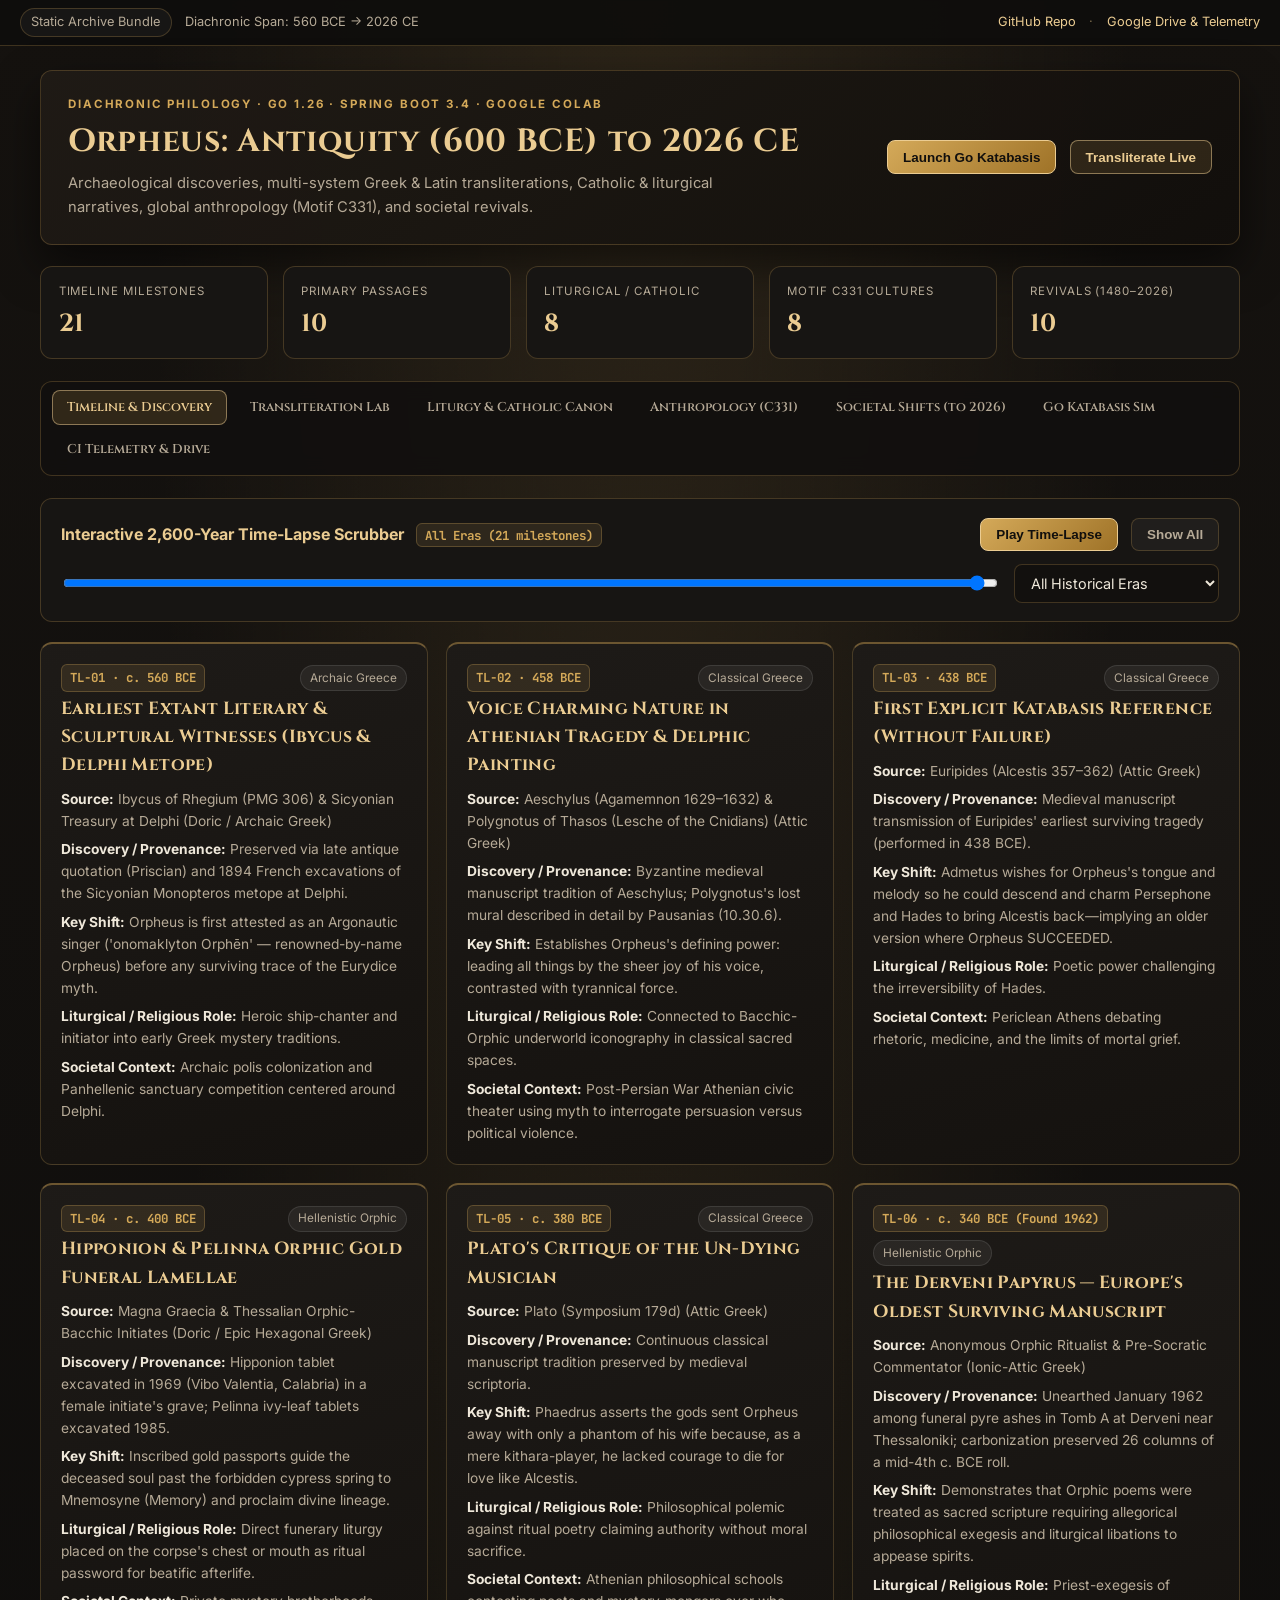
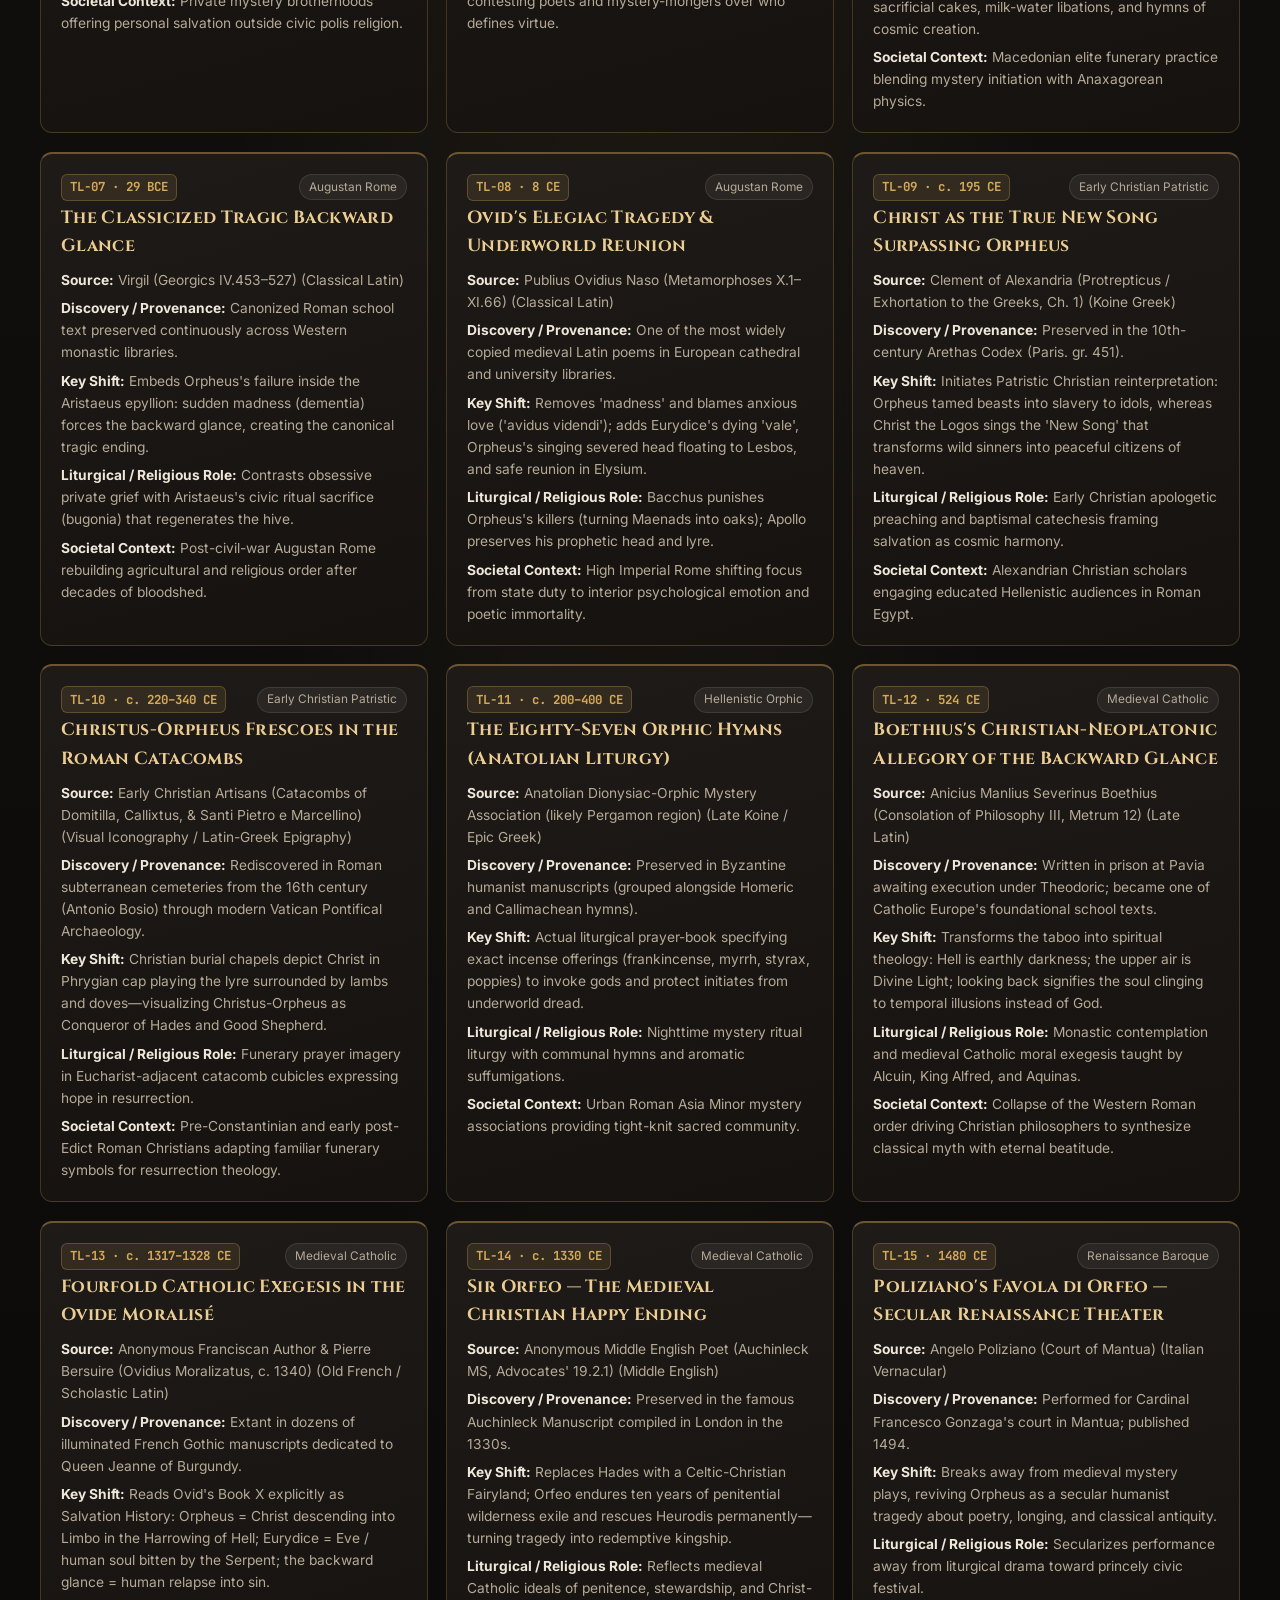
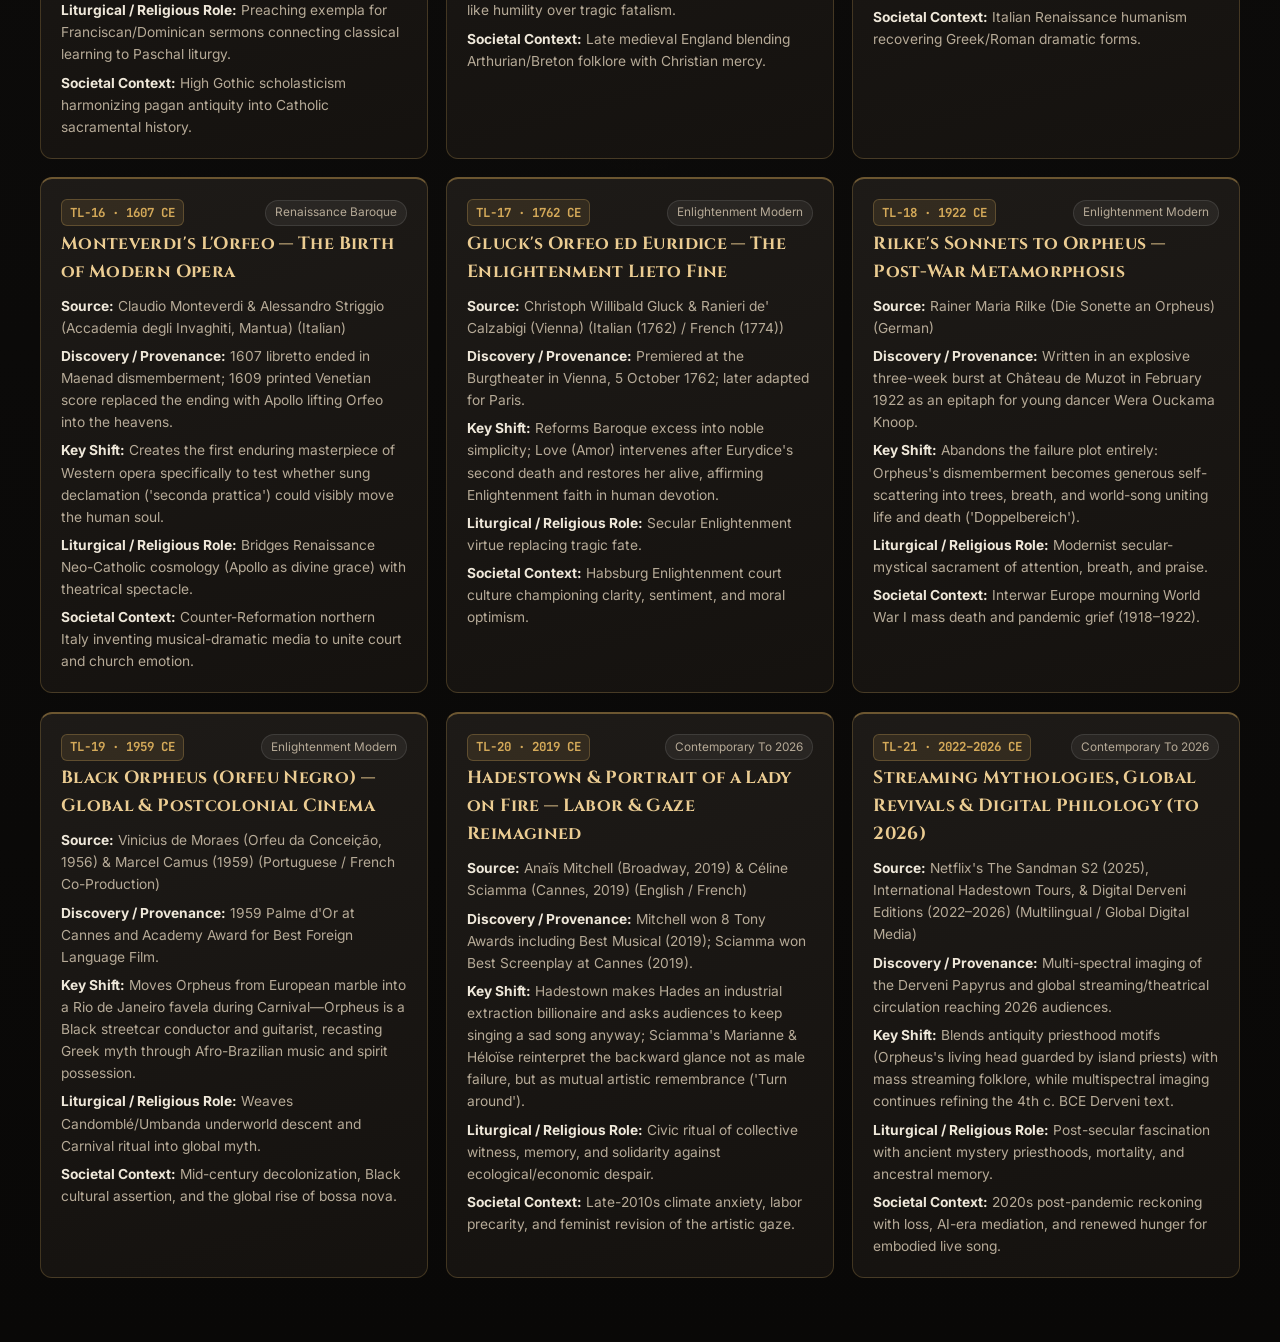
==== springboot-app/src/main/resources/static/index.html @ 1476fd80 "Initialize Orpheus (600 BCE-2026 CE) polyglot Go & Spring Boot research archive, Drive suite, and CI" ====
<!DOCTYPE html>
<html lang="en">
<head>
  <meta charset="utf-8" />
  <meta name="viewport" content="width=device-width, initial-scale=1.0" />
  <title>Orpheus (600 BCE – 2026 CE) — Polyglot Research Atlas</title>
  <link rel="preconnect" href="https://fonts.googleapis.com" />
  <link rel="preconnect" href="https://fonts.gstatic.com" crossorigin />
  <link href="https://fonts.googleapis.com/css2?family=Cinzel:wght@600;700&family=Cormorant+Garamond:ital,wght@0,500;0,600;1,500&family=Inter:wght@400;500;600;700&family=JetBrains+Mono:wght@500;700&family=Noto+Serif:ital,wght@0,400;0,600;1,400&display=swap" rel="stylesheet" />
  <link rel="stylesheet" href="./styles.css" />
</head>
<body>
  <div class="top-bar">
    <div class="top-bar-inner">
      <div class="control-row">
        <span id="runtime-mode-pill" class="status-pill">Static Archive Bundle</span>
        <span id="span-label" style="color:var(--text-muted);">Diachronic Span: 560 BCE &rarr; 2026 CE</span>
      </div>
      <div class="control-row">
        <a href="https://github.com/randomcase/Orpheus" target="_blank" rel="noopener noreferrer">GitHub Repo</a>
        <span style="color:var(--border-strong);">&middot;</span>
        <a href="#telemetry">Google Drive &amp; Telemetry</a>
      </div>
    </div>
  </div>

  <div class="shell">
    <header class="hero">
      <div>
        <p class="eyebrow">Diachronic Philology · Go 1.26 · Spring Boot 3.4 · Google Colab</p>
        <h1 class="hero-title">Orpheus: Antiquity (600 BCE) to 2026 CE</h1>
        <p class="hero-sub">Archaeological discoveries, multi-system Greek &amp; Latin transliterations, Catholic &amp; liturgical narratives, global anthropology (Motif C331), and societal revivals.</p>
      </div>
      <div class="control-row">
        <button type="button" class="btn btn-primary" data-goto="katabasis">Launch Go Katabasis</button>
        <button type="button" class="btn" data-goto="transliteration">Transliterate Live</button>
      </div>
    </header>

    <section class="stats-strip" aria-label="Corpus Summary">
      <div class="stat-box"><div class="stat-label">Timeline Milestones</div><div id="stat-timeline" class="stat-val">0</div></div>
      <div class="stat-box"><div class="stat-label">Primary Passages</div><div id="stat-passages" class="stat-val">0</div></div>
      <div class="stat-box"><div class="stat-label">Liturgical / Catholic</div><div id="stat-liturgical" class="stat-val">0</div></div>
      <div class="stat-box"><div class="stat-label">Motif C331 Cultures</div><div id="stat-anthro" class="stat-val">0</div></div>
      <div class="stat-box"><div class="stat-label">Revivals (1480–2026)</div><div id="stat-revivals" class="stat-val">0</div></div>
    </section>

    <nav class="nav-tabs" role="tablist" aria-label="Research Sections">
      <button type="button" class="nav-tab is-active" data-tab="timeline">Timeline &amp; Discovery</button>
      <button type="button" class="nav-tab" data-tab="transliteration">Transliteration Lab</button>
      <button type="button" class="nav-tab" data-tab="catholic-liturgy">Liturgy &amp; Catholic Canon</button>
      <button type="button" class="nav-tab" data-tab="anthropology">Anthropology (C331)</button>
      <button type="button" class="nav-tab" data-tab="revivals">Societal Shifts (to 2026)</button>
      <button type="button" class="nav-tab" data-tab="katabasis">Go Katabasis Sim</button>
      <button type="button" class="nav-tab" data-tab="telemetry">CI Telemetry &amp; Drive</button>
    </nav>

    <!-- 1. TIMELINE & TIME-LAPSE -->
    <section id="panel-timeline" class="panel is-active">
      <div class="control-card">
        <div class="control-row" style="justify-content:space-between;margin-bottom:0.75rem;">
          <div>
            <strong style="color:var(--amber);">Interactive 2,600-Year Time-Lapse Scrubber</strong>
            <span id="scrubber-readout" class="id-tag" style="margin-left:0.5rem;">All Eras (560 BCE – 2026 CE)</span>
          </div>
          <div class="control-row">
            <button type="button" id="timelapse-play-btn" class="btn btn-primary">Play Time-Lapse</button>
            <button type="button" id="timelapse-reset-btn" class="btn btn-subtle">Show All</button>
          </div>
        </div>
        <div class="control-row">
          <input id="year-slider" type="range" min="-560" max="2026" value="2026" style="flex:1;min-width:220px;" />
          <select id="era-filter">
            <option value="">All Historical Eras</option>
          </select>
        </div>
      </div>
      <div id="timeline-grid" class="cards-grid"></div>
    </section>

    <!-- 2. TRANSLITERATION LAB -->
    <section id="panel-transliteration" class="panel">
      <div class="control-card">
        <h2 style="margin:0 0 0.65rem;font-size:1.12rem;color:var(--amber);">Multi-System Greek &amp; Latin Transliteration Lab</h2>
        <div class="control-row" style="margin-bottom:0.65rem;">
          <input id="live-text-input" type="text" value="ὀνομάκλυτον Ὀρφήν" style="flex:1;min-width:240px;" />
          <select id="live-script-select">
            <option value="polytonic_greek">Polytonic Greek</option>
            <option value="latin">Latin (Classical vs. Catholic)</option>
          </select>
          <button type="button" id="run-translit-btn" class="btn btn-primary">Convert</button>
        </div>
        <div id="live-translit-output" class="phonetic-grid"></div>
      </div>
      <div id="passages-grid" class="cards-grid"></div>
    </section>

    <!-- 3. LITURGY & CATHOLIC CANON -->
    <section id="panel-catholic-liturgy" class="panel">
      <div class="control-card">
        <div class="control-row" style="justify-content:space-between;">
          <h2 style="margin:0;font-size:1.12rem;color:var(--amber);">Liturgical Retellings &amp; Catholic Exegesis</h2>
          <select id="tradition-filter">
            <option value="">All Traditions</option>
            <option value="Orphic_Mystery">Orphic Mystery Liturgy</option>
            <option value="Early_Christian_Catacomb">Early Christian Catacombs</option>
            <option value="Patristic_Greek">Patristic Greek Fathers</option>
            <option value="Latin_Scholastic_Catholic">Latin Scholastic Catholic</option>
            <option value="Medieval_Vernacular_Catholic">Medieval Vernacular Catholic</option>
          </select>
        </div>
      </div>
      <div id="liturgical-grid" class="cards-grid" style="margin-bottom:1.5rem;"></div>
      <div class="control-card">
        <div class="control-row" style="justify-content:space-between;margin-bottom:0.85rem;">
          <h2 style="margin:0;font-size:1.1rem;color:var(--amber);">Scholarly Research Monographs</h2>
          <select id="monograph-select"></select>
        </div>
        <div id="monograph-reader" class="prose-box"></div>
      </div>
    </section>

    <!-- 4. ANTHROPOLOGY MOTIF C331 -->
    <section id="panel-anthropology" class="panel">
      <div id="anthro-grid" class="cards-grid"></div>
    </section>

    <!-- 5. SOCIETAL REVIVALS -->
    <section id="panel-revivals" class="panel">
      <div id="revivals-grid" class="cards-grid"></div>
    </section>

    <!-- 6. GO KATABASIS SIMULATOR -->
    <section id="panel-katabasis" class="panel">
      <div class="control-card">
        <h2 style="margin:0 0 0.5rem;font-size:1.15rem;color:var(--amber);">Go Concurrency Katabasis Simulator</h2>
        <p style="margin:0 0 0.9rem;color:var(--text-muted);font-size:0.88rem;">
          Models Orpheus and Eurydice as separate goroutines over a forward-only channel (<code>chan&lt;-</code>). Turning around triggers <code>context.WithCancel()</code> before crossing into daylight.
        </p>
        <div class="control-row">
          <label>Total Steps: <input id="sim-steps" type="number" min="3" max="20" value="12" style="width:82px;" /></label>
          <label>Look-Back Step (0 = Faithful Ascent): <input id="sim-lookback" type="number" min="0" max="20" value="11" style="width:82px;" /></label>
          <button type="button" id="run-sim-btn" class="btn btn-primary">Run Simulation</button>
          <button type="button" id="run-faithful-btn" class="btn">Run Faithful Ascent (0)</button>
        </div>
        <div id="sim-summary" style="margin-top:0.95rem;"></div>
        <div id="sim-events" class="event-feed"></div>
      </div>
    </section>

    <!-- 7. TELEMETRY & GOOGLE DRIVE SUITE -->
    <section id="panel-telemetry" class="panel">
      <div id="telemetry-cards" class="cards-grid" style="margin-bottom:1.4rem;"></div>
      <div class="control-card">
        <h2 style="margin:0 0 0.85rem;font-size:1.12rem;color:var(--amber);">5-Pillar Google Drive Archive &amp; Colab Links</h2>
        <div id="drive-atlas-grid" class="cards-grid"></div>
      </div>
    </section>
  </div>

  <script src="./corpus-bundle.js"></script>
  <script src="./app.js"></script>
</body>
</html>
---- springboot-app/src/main/resources/static/styles.css ----
:root {
  --bg: #0e0d0c;
  --bg-elevated: #171513;
  --bg-card: #1e1b18;
  --bg-input: #12100e;
  --border: rgba(212, 169, 89, 0.24);
  --border-strong: rgba(235, 204, 146, 0.5);
  --text: #efe8da;
  --text-muted: #b6aa97;
  --gold: #d4a959;
  --amber: #ebcc92;
  --crimson: #c2574d;
  --sage: #73a681;
  --azure: #7a9ec2;
  --shadow: 0 20px 44px rgba(0, 0, 0, 0.5);
  --radius: 12px;
  --font-display: "Cinzel", "Georgia", serif;
  --font-serif: "Cormorant Garamond", "Noto Serif", "Georgia", serif;
  --font-sans: "Inter", "Noto Sans", "Segoe UI", system-ui, sans-serif;
  --font-mono: "JetBrains Mono", "DejaVu Sans Mono", ui-monospace, monospace;
}

* {
  box-sizing: border-box;
}

html,
body {
  margin: 0;
  padding: 0;
  background:
    radial-gradient(ellipse at 50% -10%, rgba(212, 169, 89, 0.13), transparent 55%),
    linear-gradient(180deg, #15120f 0%, var(--bg) 45%, #090807 100%);
  color: var(--text);
  font-family: var(--font-sans);
  line-height: 1.6;
  min-height: 100vh;
}

h1,
h2,
h3,
.display-font {
  font-family: var(--font-display);
  letter-spacing: 0.02em;
}

a {
  color: var(--amber);
  text-decoration: none;
}

a:hover {
  text-decoration: underline;
}

.top-bar {
  background: rgba(14, 13, 12, 0.94);
  border-bottom: 1px solid var(--border);
  padding: 0.5rem 1.25rem;
}

.top-bar-inner {
  max-width: 1240px;
  margin: 0 auto;
  display: flex;
  flex-wrap: wrap;
  align-items: center;
  justify-content: space-between;
  gap: 0.65rem;
  font-size: 0.8rem;
}

.status-pill {
  display: inline-flex;
  align-items: center;
  gap: 0.45rem;
  padding: 0.2rem 0.65rem;
  border-radius: 999px;
  border: 1px solid var(--border);
  background: rgba(255, 255, 255, 0.04);
  color: var(--text-muted);
}

.status-pill.is-live {
  color: #a9d9b4;
  border-color: rgba(115, 166, 129, 0.55);
  background: rgba(115, 166, 129, 0.13);
}

.shell {
  max-width: 1240px;
  margin: 0 auto;
  padding: 1.5rem 1.25rem 4rem;
}

.hero {
  display: flex;
  flex-wrap: wrap;
  align-items: center;
  justify-content: space-between;
  gap: 1.25rem;
  padding: 1.5rem 1.7rem;
  border-radius: var(--radius);
  background: linear-gradient(145deg, rgba(32, 27, 22, 0.96), rgba(18, 15, 12, 0.96));
  border: 1px solid var(--border);
  box-shadow: var(--shadow);
  margin-bottom: 1.35rem;
}

.eyebrow {
  margin: 0;
  font-size: 0.72rem;
  text-transform: uppercase;
  letter-spacing: 0.16em;
  color: var(--gold);
  font-weight: 700;
}

.hero-title {
  margin: 0.2rem 0 0.3rem;
  font-size: clamp(1.35rem, 2.6vw, 2rem);
  color: var(--amber);
}

.hero-sub {
  margin: 0;
  font-size: 0.92rem;
  color: var(--text-muted);
  max-width: 72ch;
}

.stats-strip {
  display: grid;
  grid-template-columns: repeat(auto-fit, minmax(175px, 1fr));
  gap: 0.9rem;
  margin-bottom: 1.35rem;
}

.stat-box {
  background: var(--bg-elevated);
  border: 1px solid var(--border);
  border-radius: var(--radius);
  padding: 0.9rem 1.1rem;
}

.stat-label {
  font-size: 0.72rem;
  text-transform: uppercase;
  letter-spacing: 0.08em;
  color: var(--text-muted);
}

.stat-val {
  margin-top: 0.25rem;
  font-family: var(--font-display);
  font-size: 1.55rem;
  color: var(--amber);
  font-weight: 700;
}

.nav-tabs {
  position: sticky;
  top: 0;
  z-index: 20;
  display: flex;
  flex-wrap: wrap;
  gap: 0.45rem;
  padding: 0.55rem 0.7rem;
  margin-bottom: 1.4rem;
  border-radius: var(--radius);
  background: rgba(18, 16, 14, 0.93);
  backdrop-filter: blur(10px);
  border: 1px solid var(--border);
}

.nav-tab {
  padding: 0.48rem 0.88rem;
  border-radius: 8px;
  border: 1px solid transparent;
  background: transparent;
  color: var(--text-muted);
  font-family: var(--font-display);
  font-size: 0.8rem;
  font-weight: 600;
  cursor: pointer;
}

.nav-tab:hover {
  color: var(--amber);
  background: rgba(212, 169, 89, 0.08);
}

.nav-tab.is-active {
  color: var(--amber);
  background: rgba(212, 169, 89, 0.16);
  border-color: var(--border-strong);
}

.panel {
  display: none;
}

.panel.is-active {
  display: block;
}

.control-card {
  padding: 1.15rem 1.25rem;
  border-radius: var(--radius);
  background: var(--bg-elevated);
  border: 1px solid var(--border);
  margin-bottom: 1.25rem;
}

.control-row {
  display: flex;
  flex-wrap: wrap;
  align-items: center;
  gap: 0.85rem;
}

.btn {
  display: inline-flex;
  align-items: center;
  gap: 0.4rem;
  padding: 0.52rem 0.92rem;
  border-radius: 8px;
  border: 1px solid var(--border-strong);
  background: rgba(212, 169, 89, 0.14);
  color: var(--amber);
  font-size: 0.84rem;
  font-weight: 600;
  cursor: pointer;
}

.btn:hover {
  background: rgba(212, 169, 89, 0.24);
  text-decoration: none;
}

.btn-primary {
  background: linear-gradient(135deg, #d4a959, #9f7328);
  color: #110f0d;
  border-color: var(--amber);
}

.btn-subtle {
  background: rgba(255, 255, 255, 0.04);
  border-color: var(--border);
  color: var(--text-muted);
}

input[type="text"],
input[type="number"],
input[type="range"],
select,
textarea {
  padding: 0.55rem 0.75rem;
  border-radius: 8px;
  border: 1px solid var(--border);
  background: var(--bg-input);
  color: var(--text);
  font: inherit;
  font-size: 0.9rem;
}

.cards-grid {
  display: grid;
  grid-template-columns: repeat(auto-fit, minmax(340px, 1fr));
  gap: 1.15rem;
}

.card {
  display: flex;
  flex-direction: column;
  gap: 0.75rem;
  padding: 1.25rem;
  border-radius: var(--radius);
  background: linear-gradient(165deg, rgba(30, 27, 24, 0.98), rgba(21, 18, 15, 0.98));
  border: 1px solid var(--border);
  border-top: 2px solid rgba(212, 169, 89, 0.45);
}

.card-head {
  display: flex;
  flex-wrap: wrap;
  align-items: center;
  justify-content: space-between;
  gap: 0.5rem;
}

.id-tag {
  font-family: var(--font-mono);
  font-size: 0.78rem;
  font-weight: 700;
  color: var(--gold);
  padding: 0.16rem 0.5rem;
  border-radius: 6px;
  background: rgba(212, 169, 89, 0.12);
  border: 1px solid rgba(212, 169, 89, 0.28);
}

.pill {
  font-size: 0.74rem;
  padding: 0.16rem 0.55rem;
  border-radius: 999px;
  background: rgba(255, 255, 255, 0.06);
  border: 1px solid rgba(255, 255, 255, 0.1);
  color: var(--text-muted);
}

.card h3 {
  margin: 0.2rem 0 0;
  font-size: 1.1rem;
  color: var(--amber);
}

.meta-block {
  font-size: 0.86rem;
  color: var(--text-muted);
  display: grid;
  gap: 0.4rem;
}

.meta-block strong {
  color: var(--text);
}

.polytonic {
  font-family: var(--font-serif);
  font-size: 1.25rem;
  line-height: 1.45;
  color: var(--amber);
  padding: 0.65rem 0.85rem;
  border-left: 3px solid var(--gold);
  background: rgba(212, 169, 89, 0.08);
  border-radius: 0 8px 8px 0;
}

.phonetic-grid {
  display: grid;
  grid-template-columns: repeat(auto-fit, minmax(220px, 1fr));
  gap: 0.6rem;
}

.phonetic-cell {
  padding: 0.6rem 0.75rem;
  border-radius: 8px;
  background: rgba(0, 0, 0, 0.25);
  border: 1px solid rgba(255, 255, 255, 0.07);
}

.phonetic-label {
  font-size: 0.7rem;
  text-transform: uppercase;
  letter-spacing: 0.08em;
  color: var(--gold);
}

.phonetic-val {
  margin-top: 0.2rem;
  font-family: var(--font-mono);
  font-size: 0.82rem;
  color: var(--text);
  word-break: break-word;
}

.prose-box {
  padding: 1.4rem 1.6rem;
  border-radius: var(--radius);
  background: var(--bg-elevated);
  border: 1px solid var(--border);
}

.prose-box h1,
.prose-box h2,
.prose-box h3 {
  color: var(--amber);
}

.prose-table-wrap {
  overflow-x: auto;
  margin: 0.9rem 0;
  border: 1px solid var(--border);
  border-radius: 8px;
}

.prose-box table {
  width: 100%;
  border-collapse: collapse;
  font-size: 0.85rem;
}

.prose-box th,
.prose-box td {
  padding: 0.58rem 0.75rem;
  border-bottom: 1px solid rgba(255, 255, 255, 0.07);
  text-align: left;
}

.prose-box th {
  background: rgba(212, 169, 89, 0.1);
  color: var(--amber);
}

.event-feed {
  display: grid;
  gap: 0.55rem;
  margin-top: 1rem;
}

.event-row {
  display: flex;
  flex-wrap: wrap;
  justify-content: space-between;
  gap: 0.6rem;
  padding: 0.65rem 0.85rem;
  border-radius: 8px;
  border: 1px solid var(--border);
  background: rgba(0, 0, 0, 0.26);
  font-size: 0.86rem;
}

.event-row.is-broken {
  border-color: rgba(194, 87, 77, 0.7);
  background: rgba(194, 87, 77, 0.14);
}

.event-row.is-reunited {
  border-color: rgba(115, 166, 129, 0.65);
  background: rgba(115, 166, 129, 0.12);
}

@media (max-width: 680px) {
  .cards-grid {
    grid-template-columns: 1fr;
  }
}
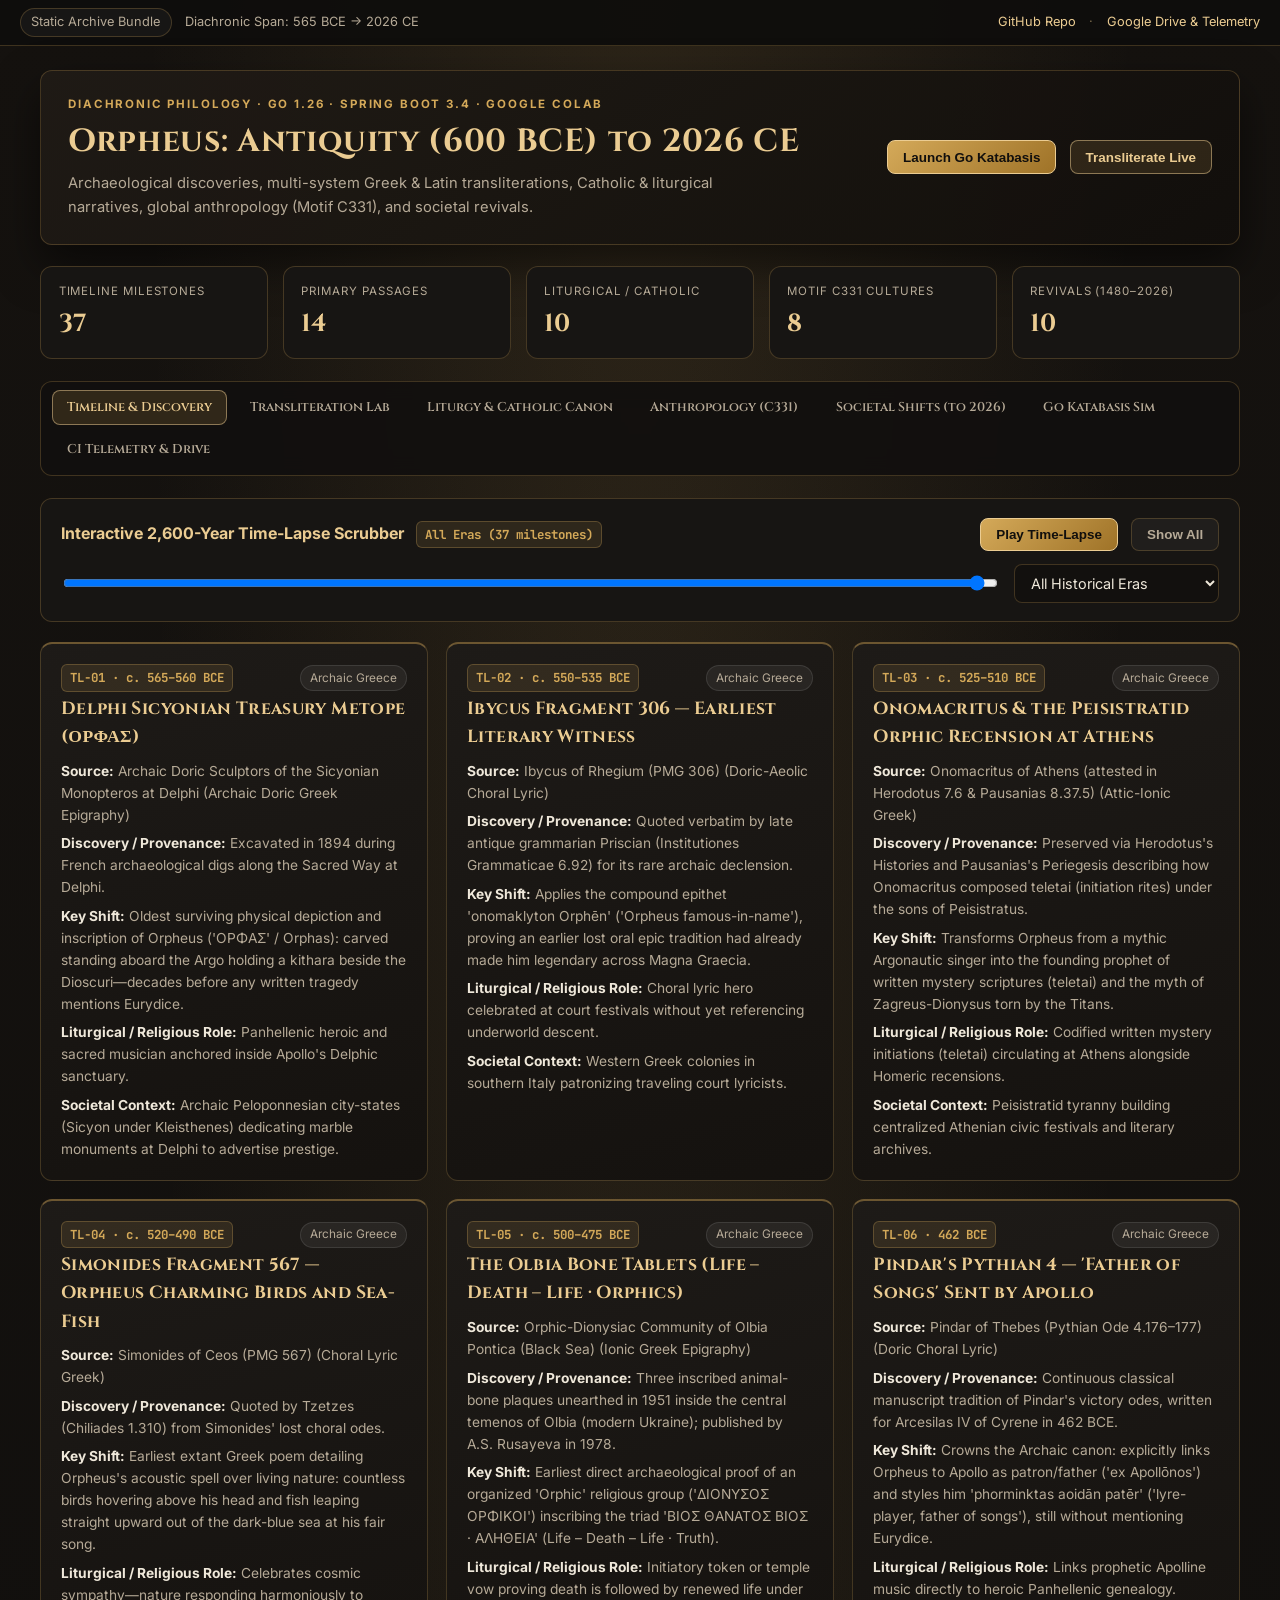
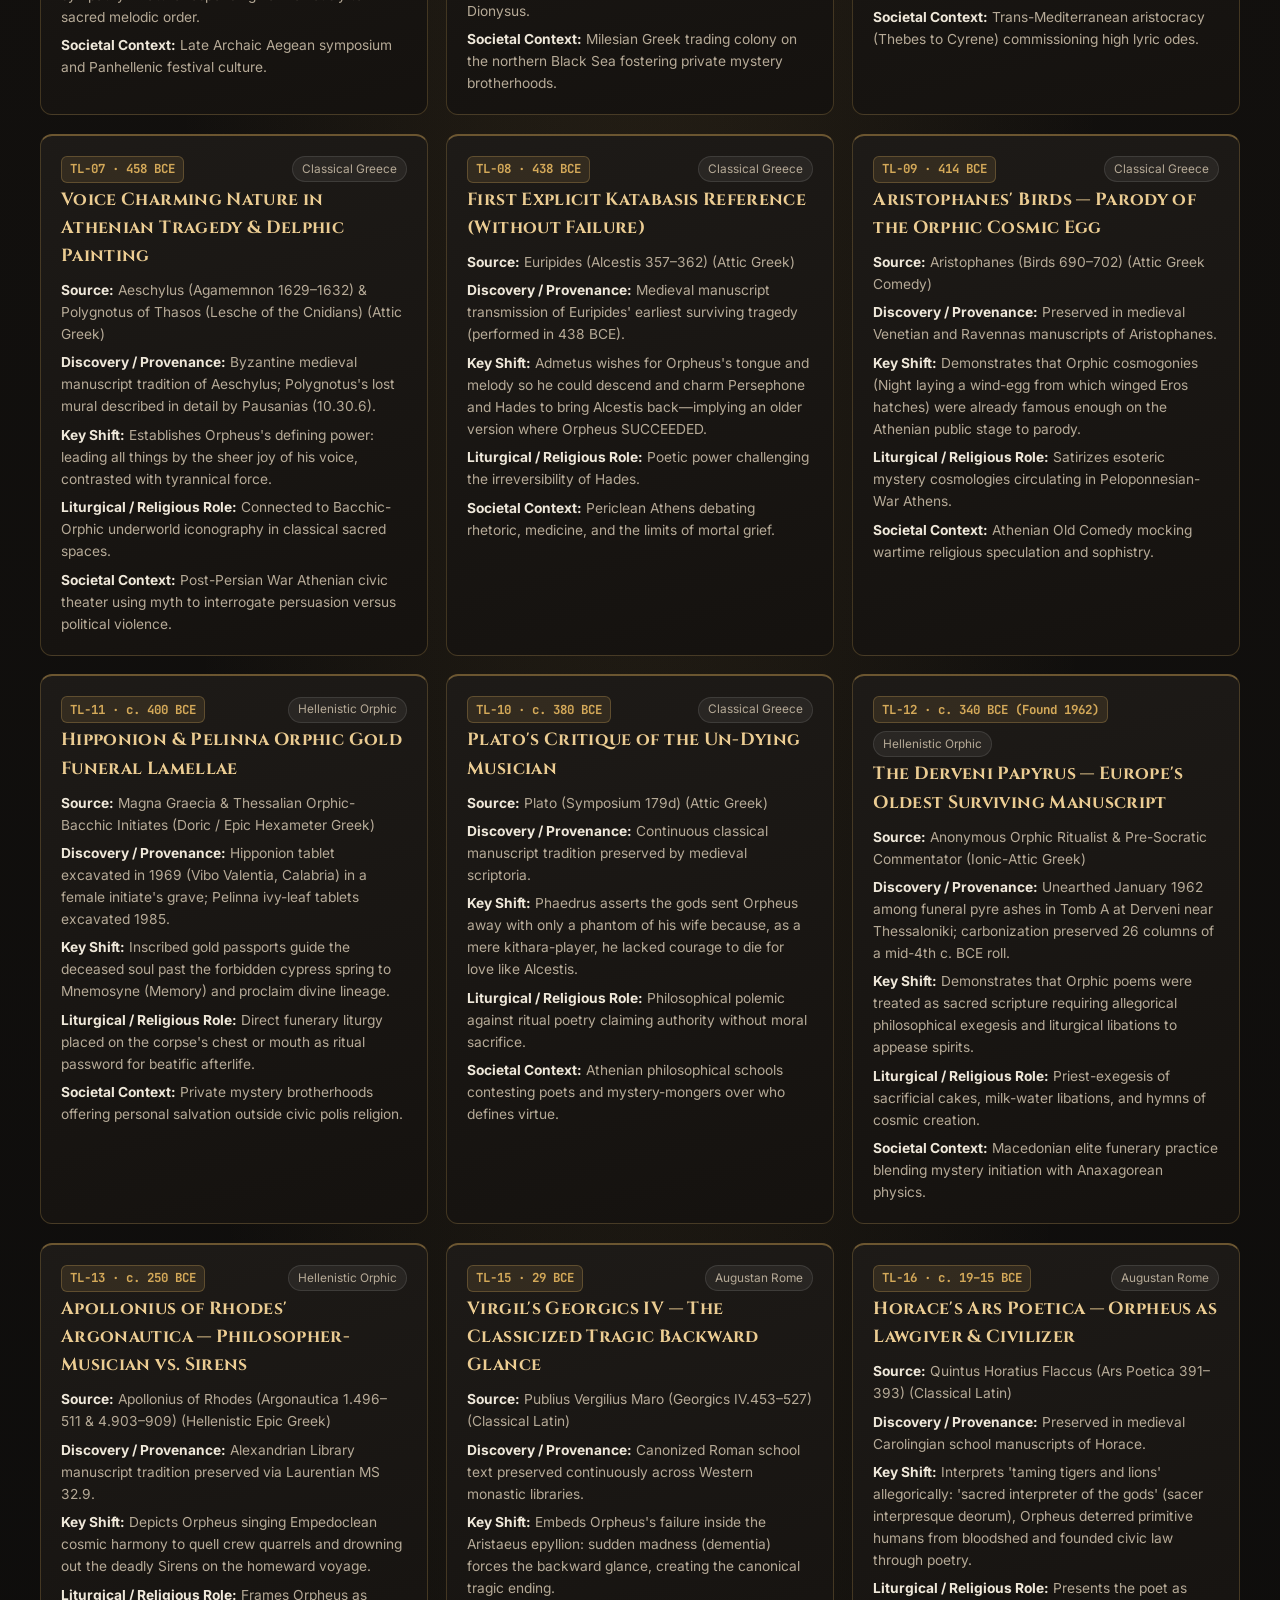
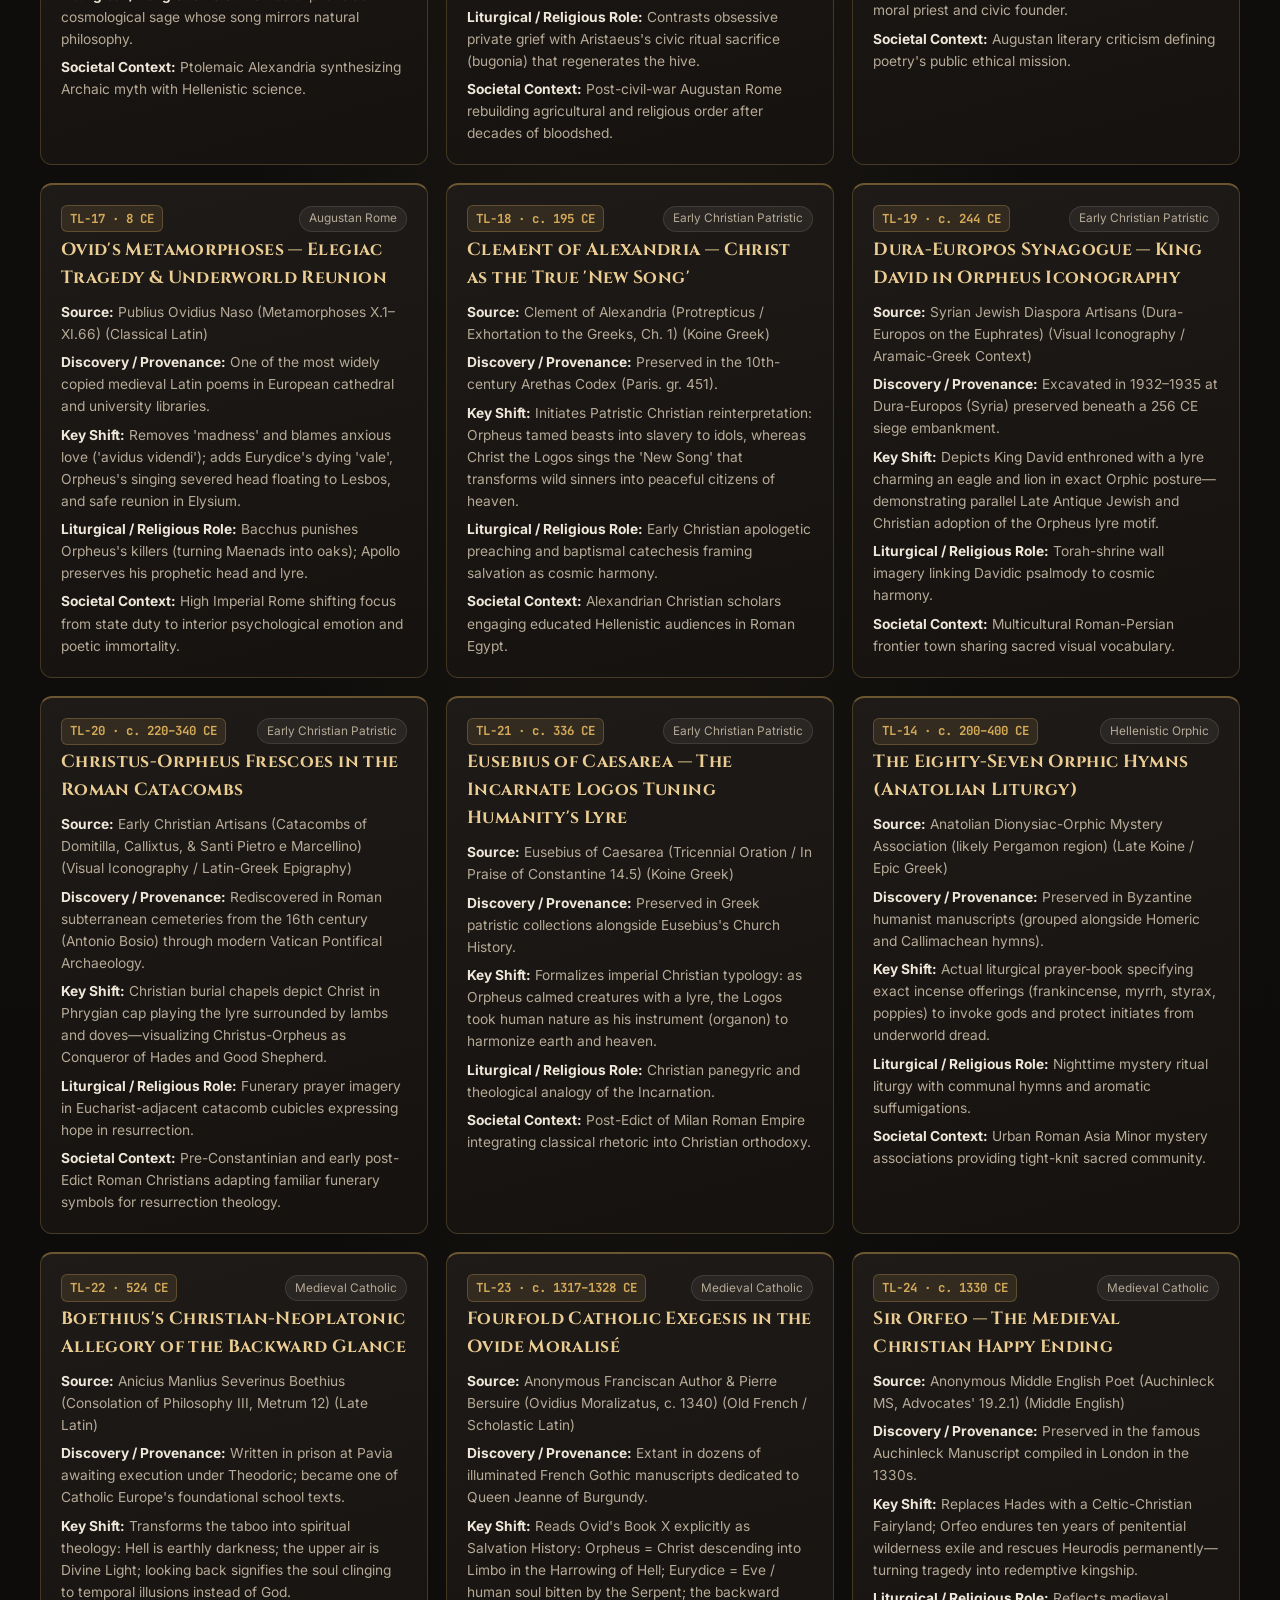
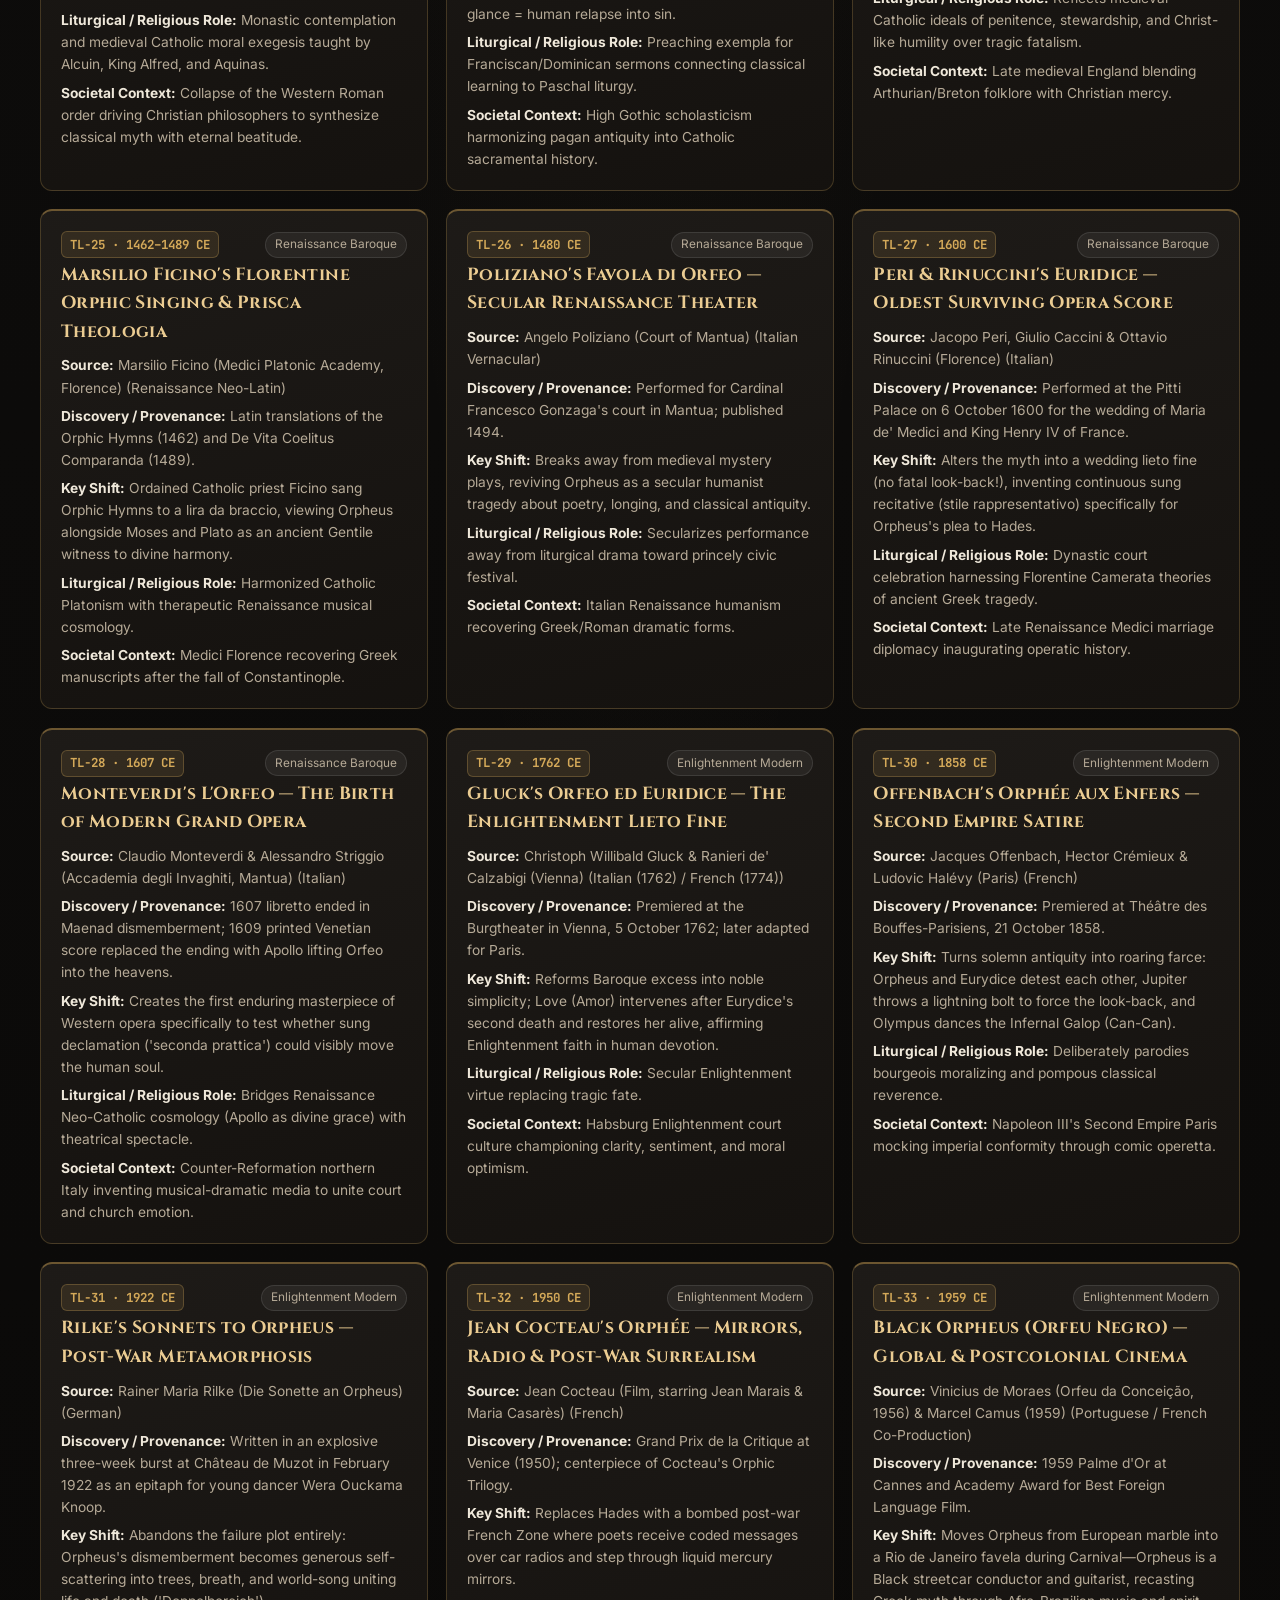
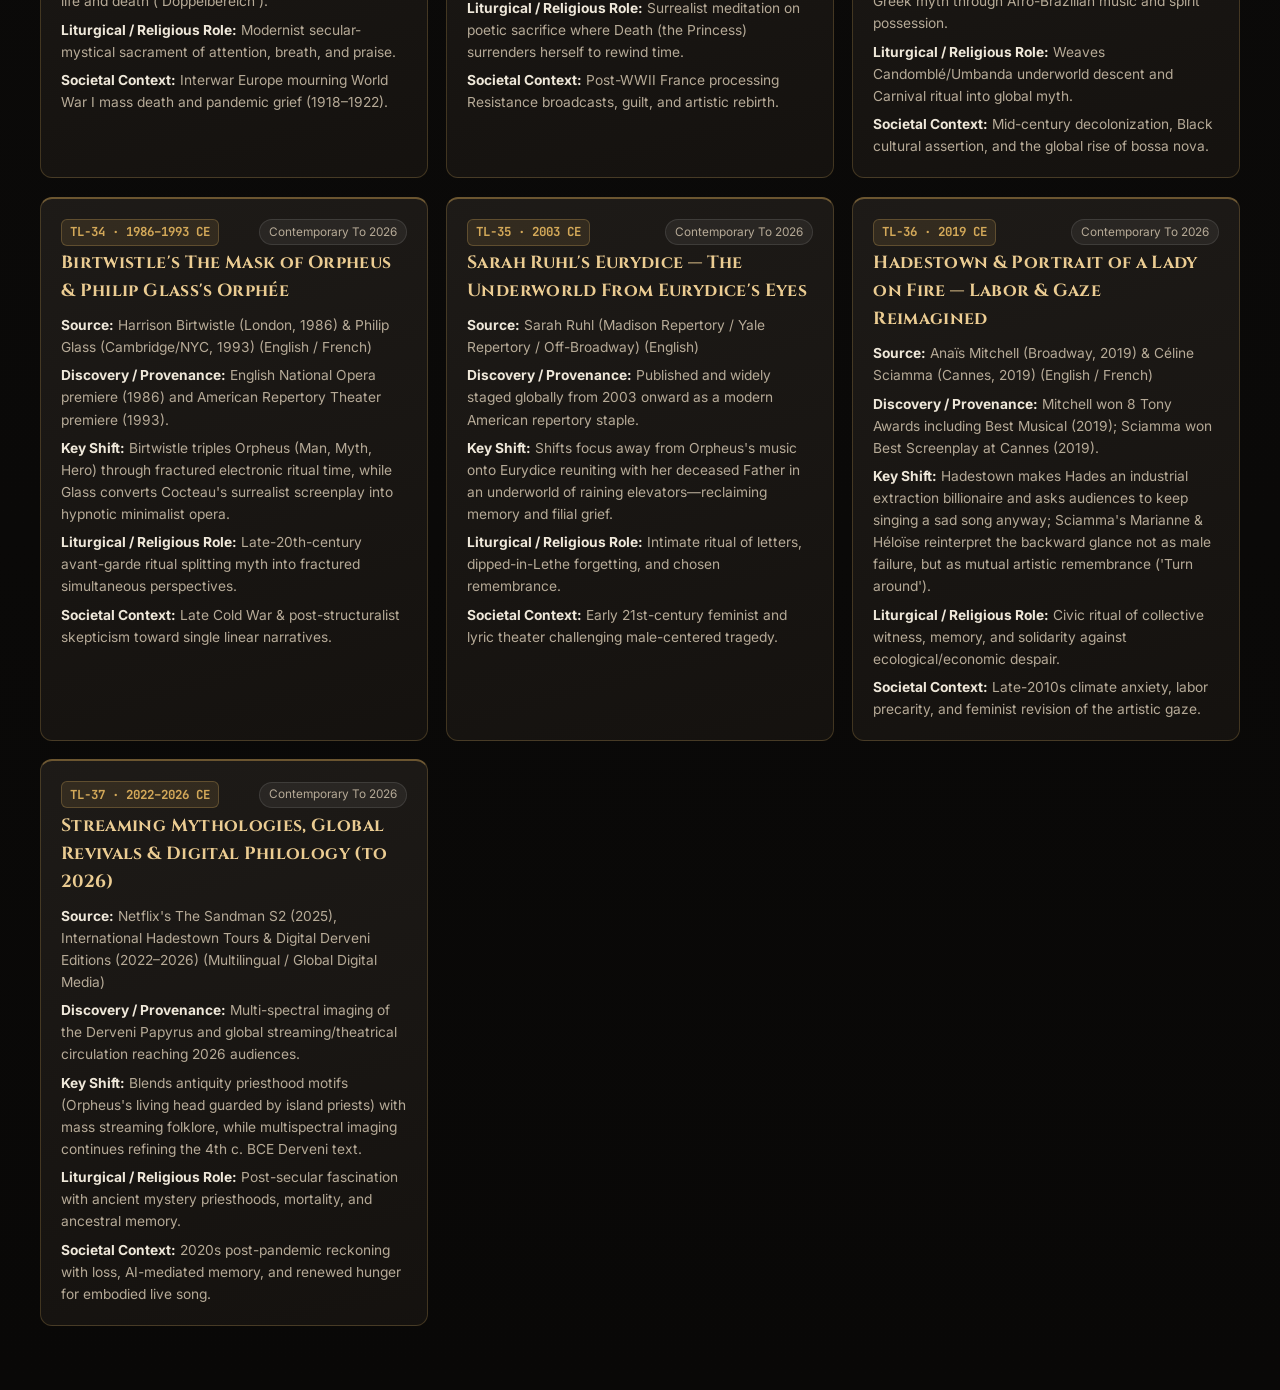
==== commit 28029b8c: "Expand Archaic Greece corpus to 6 witnesses and fix telemetry UI and CI" ====
--- a/springboot-app/src/main/resources/static/index.html
+++ b/springboot-app/src/main/resources/static/index.html
@@ -14,7 +14,7 @@
     <div class="top-bar-inner">
       <div class="control-row">
         <span id="runtime-mode-pill" class="status-pill">Static Archive Bundle</span>
-        <span id="span-label" style="color:var(--text-muted);">Diachronic Span: 560 BCE &rarr; 2026 CE</span>
+        <span id="span-label" style="color:var(--text-muted);">Diachronic Span: 565 BCE &rarr; 2026 CE</span>
       </div>
       <div class="control-row">
         <a href="https://github.com/randomcase/Orpheus" target="_blank" rel="noopener noreferrer">GitHub Repo</a>
@@ -61,7 +61,7 @@
         <div class="control-row" style="justify-content:space-between;margin-bottom:0.75rem;">
           <div>
             <strong style="color:var(--amber);">Interactive 2,600-Year Time-Lapse Scrubber</strong>
-            <span id="scrubber-readout" class="id-tag" style="margin-left:0.5rem;">All Eras (560 BCE – 2026 CE)</span>
+            <span id="scrubber-readout" class="id-tag" style="margin-left:0.5rem;">All Eras (565 BCE – 2026 CE)</span>
           </div>
           <div class="control-row">
             <button type="button" id="timelapse-play-btn" class="btn btn-primary">Play Time-Lapse</button>
@@ -69,7 +69,7 @@
           </div>
         </div>
         <div class="control-row">
-          <input id="year-slider" type="range" min="-560" max="2026" value="2026" style="flex:1;min-width:220px;" />
+          <input id="year-slider" type="range" min="-565" max="2026" value="2026" style="flex:1;min-width:220px;" />
           <select id="era-filter">
             <option value="">All Historical Eras</option>
           </select>
--- a/springboot-app/src/main/resources/static/styles.css
+++ b/springboot-app/src/main/resources/static/styles.css
@@ -28,6 +28,7 @@
 body {
   margin: 0;
   padding: 0;
+  overflow-x: hidden;
   background:
     radial-gradient(ellipse at 50% -10%, rgba(212, 169, 89, 0.13), transparent 55%),
     linear-gradient(180deg, #15120f 0%, var(--bg) 45%, #090807 100%);
@@ -132,7 +133,7 @@
 
 .stats-strip {
   display: grid;
-  grid-template-columns: repeat(auto-fit, minmax(175px, 1fr));
+  grid-template-columns: repeat(5, minmax(0, 1fr));
   gap: 0.9rem;
   margin-bottom: 1.35rem;
 }
@@ -267,7 +268,7 @@
 
 .cards-grid {
   display: grid;
-  grid-template-columns: repeat(auto-fit, minmax(340px, 1fr));
+  grid-template-columns: repeat(auto-fit, minmax(min(100%, 340px), 1fr));
   gap: 1.15rem;
 }
 
@@ -275,6 +276,8 @@
   display: flex;
   flex-direction: column;
   gap: 0.75rem;
+  min-width: 0;
+  overflow-wrap: anywhere;
   padding: 1.25rem;
   border-radius: var(--radius);
   background: linear-gradient(165deg, rgba(30, 27, 24, 0.98), rgba(21, 18, 15, 0.98));
@@ -282,6 +285,18 @@
   border-top: 2px solid rgba(212, 169, 89, 0.45);
 }
 
+a.card {
+  text-decoration: none;
+  color: inherit;
+  transition: border-color 0.16s ease, transform 0.16s ease;
+}
+
+a.card:hover {
+  text-decoration: none;
+  border-color: var(--border-strong);
+  transform: translateY(-2px);
+}
+
 .card-head {
   display: flex;
   flex-wrap: wrap;
@@ -291,6 +306,11 @@
 }
 
 .id-tag {
+  display: inline-flex;
+  align-items: center;
+  align-self: flex-start;
+  width: fit-content;
+  max-width: 100%;
   font-family: var(--font-mono);
   font-size: 0.78rem;
   font-weight: 700;
@@ -301,6 +321,50 @@
   border: 1px solid rgba(212, 169, 89, 0.28);
 }
 
+.drive-link-url {
+  font-family: var(--font-mono);
+  font-size: 0.76rem;
+  color: var(--text-muted);
+  overflow-wrap: anywhere;
+  word-break: break-word;
+  line-height: 1.45;
+}
+
+.drive-open-cue {
+  margin-top: auto;
+  padding-top: 0.35rem;
+  font-size: 0.78rem;
+  font-weight: 600;
+  color: var(--gold);
+}
+
+.era-dist-grid {
+  display: grid;
+  grid-template-columns: repeat(2, minmax(0, 1fr));
+  gap: 0.38rem 0.85rem;
+  font-size: 0.82rem;
+}
+
+.era-dist-row {
+  display: flex;
+  justify-content: space-between;
+  align-items: baseline;
+  gap: 0.5rem;
+  padding-bottom: 0.2rem;
+  border-bottom: 1px solid rgba(255, 255, 255, 0.06);
+  color: var(--text-muted);
+}
+
+.era-dist-row strong {
+  color: var(--amber);
+  font-family: var(--font-mono);
+}
+
+#telemetry-cards,
+#drive-atlas-grid {
+  grid-template-columns: repeat(2, minmax(0, 1fr));
+}
+
 .pill {
   font-size: 0.74rem;
   padding: 0.16rem 0.55rem;
@@ -432,8 +496,25 @@
   background: rgba(115, 166, 129, 0.12);
 }
 
+@media (max-width: 960px) {
+  .stats-strip {
+    grid-template-columns: repeat(auto-fit, minmax(165px, 1fr));
+  }
+}
+
+@media (max-width: 780px) {
+  #telemetry-cards,
+  #drive-atlas-grid {
+    grid-template-columns: 1fr;
+  }
+}
+
 @media (max-width: 680px) {
   .cards-grid {
     grid-template-columns: 1fr;
   }
-}
+
+  .era-dist-grid {
+    grid-template-columns: 1fr;
+  }
+}
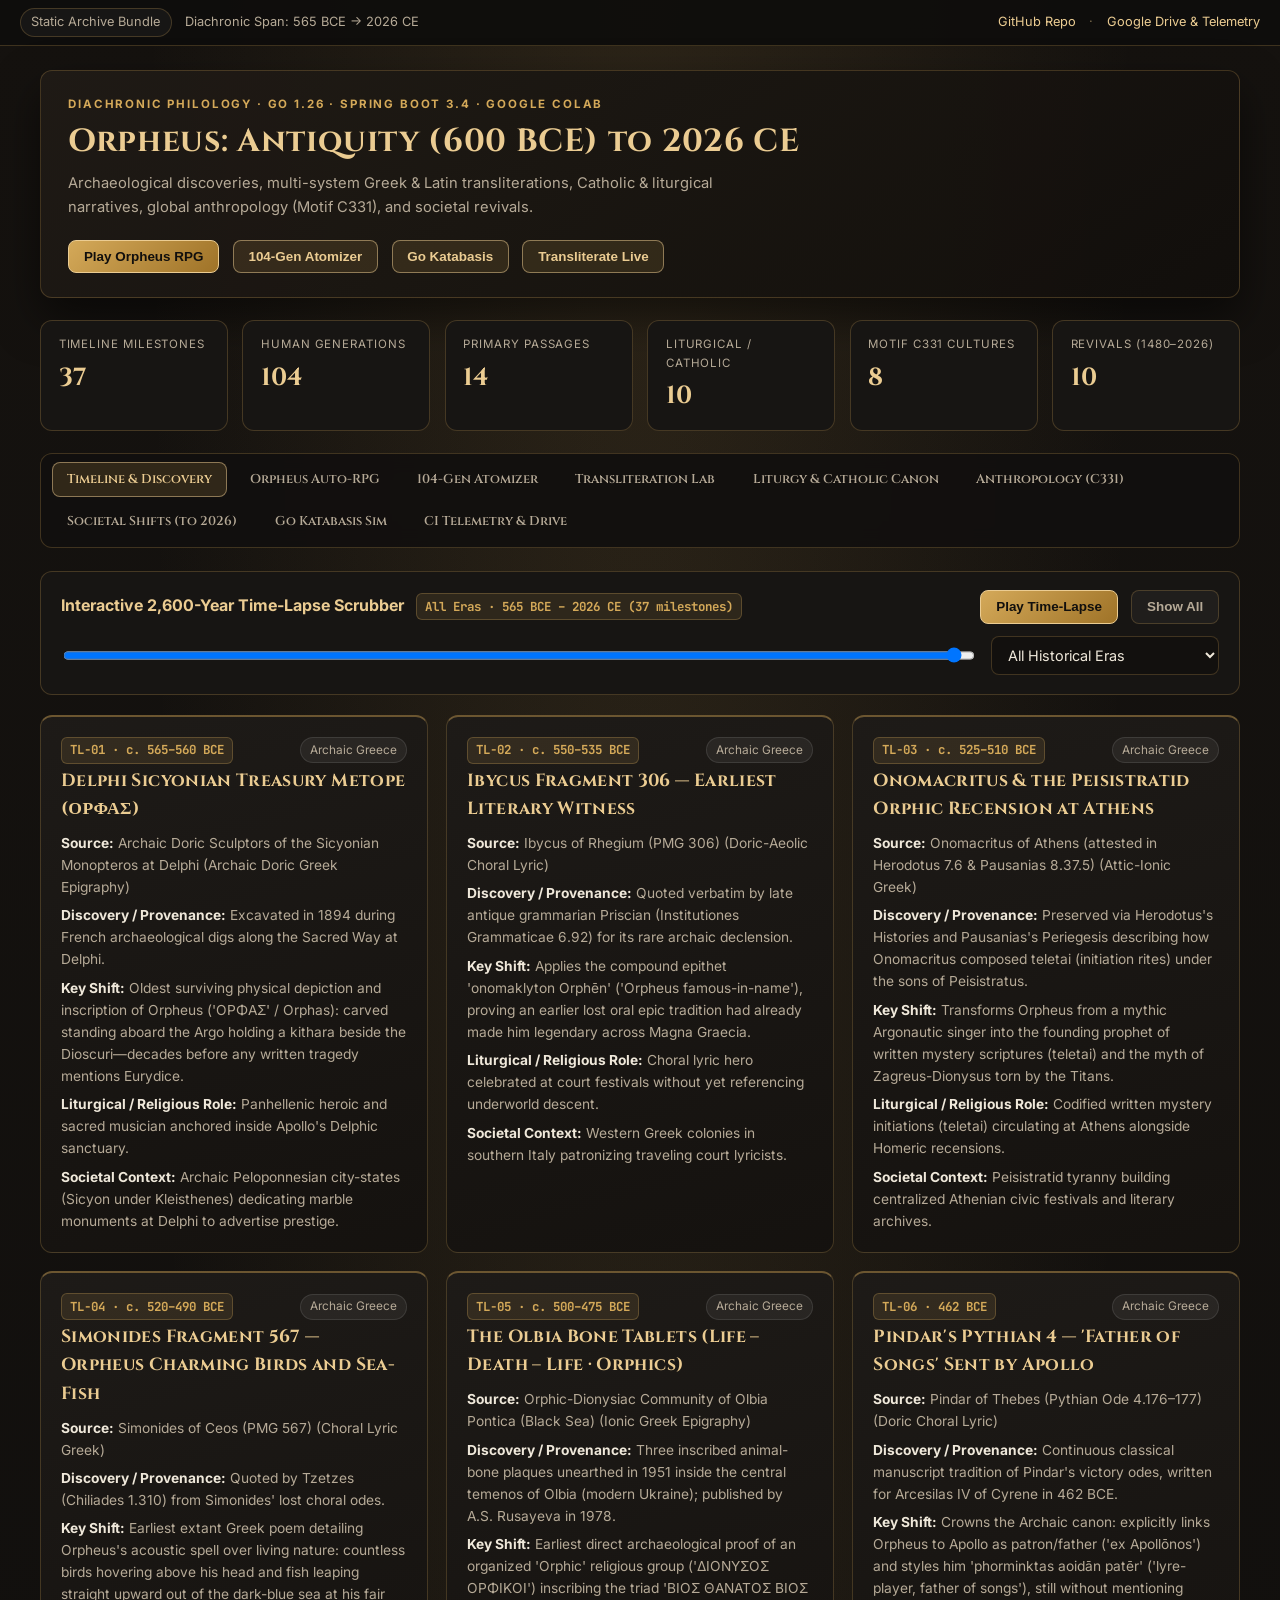
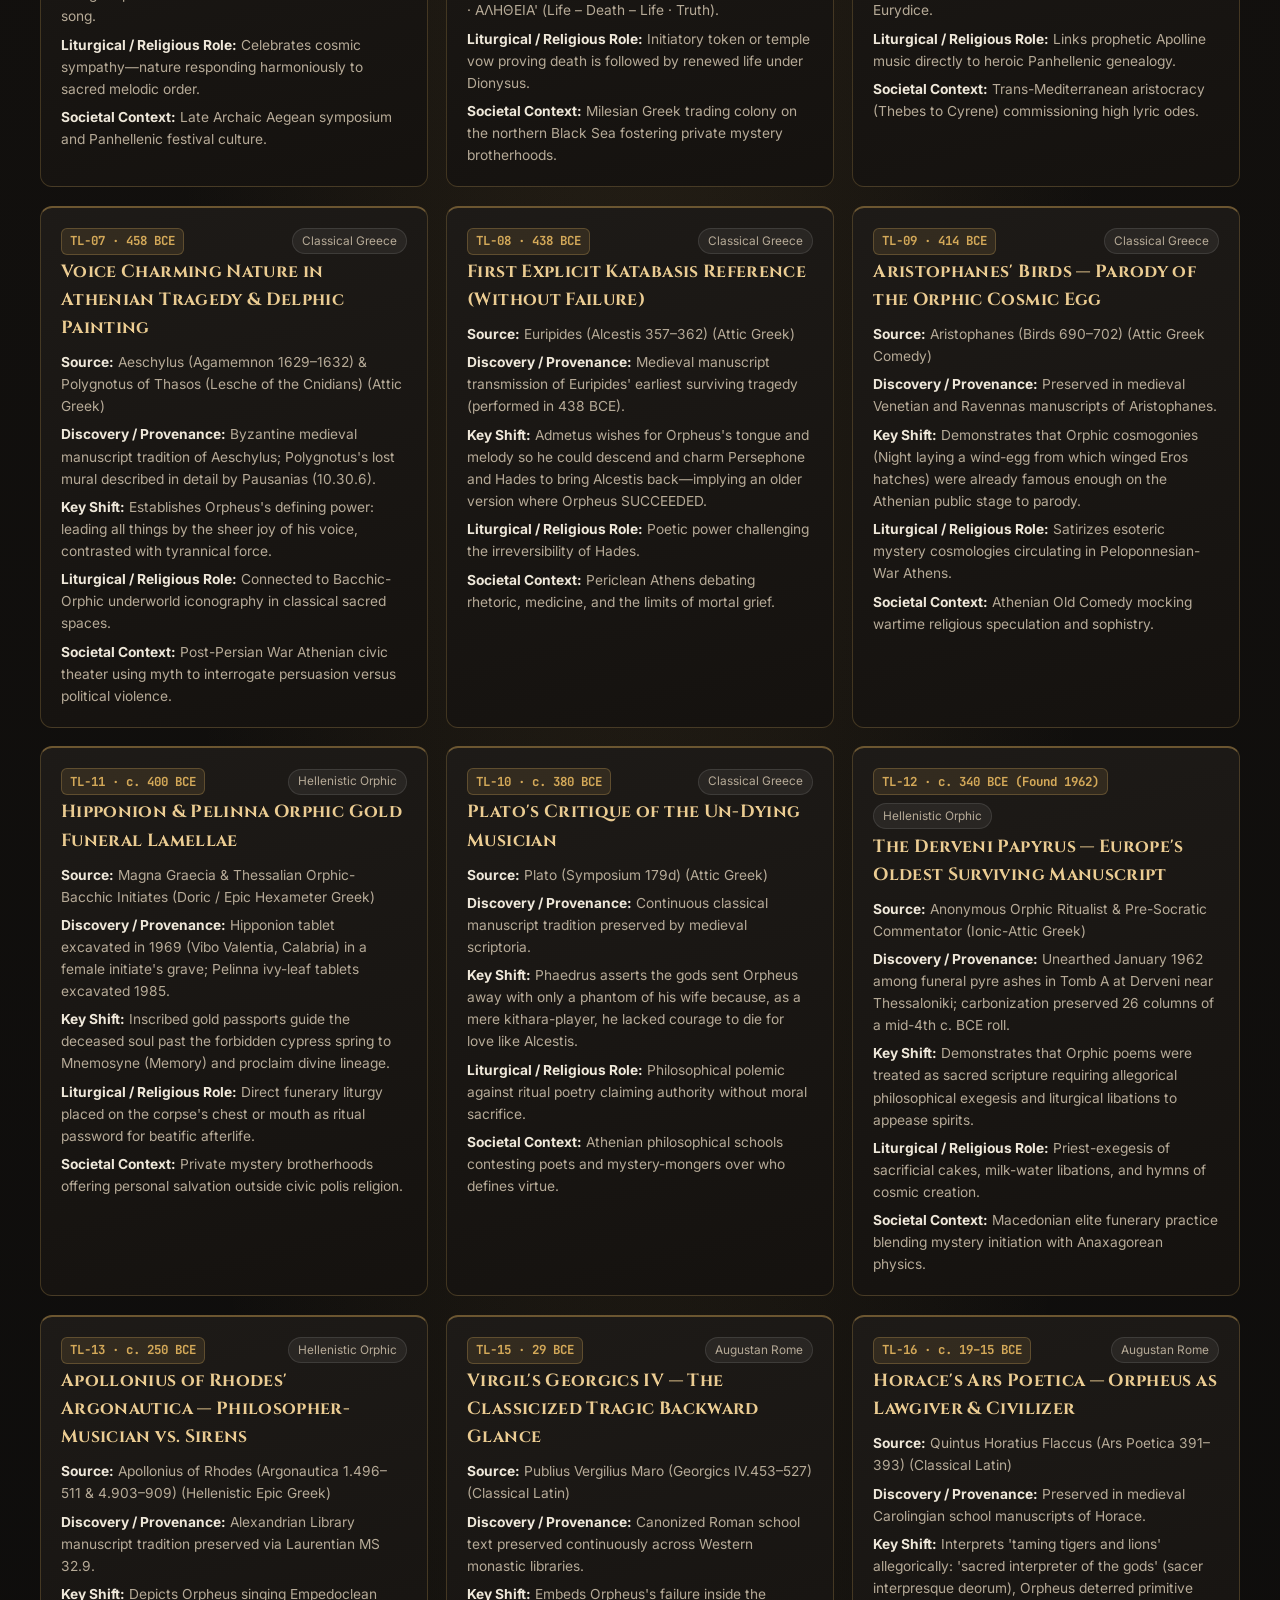
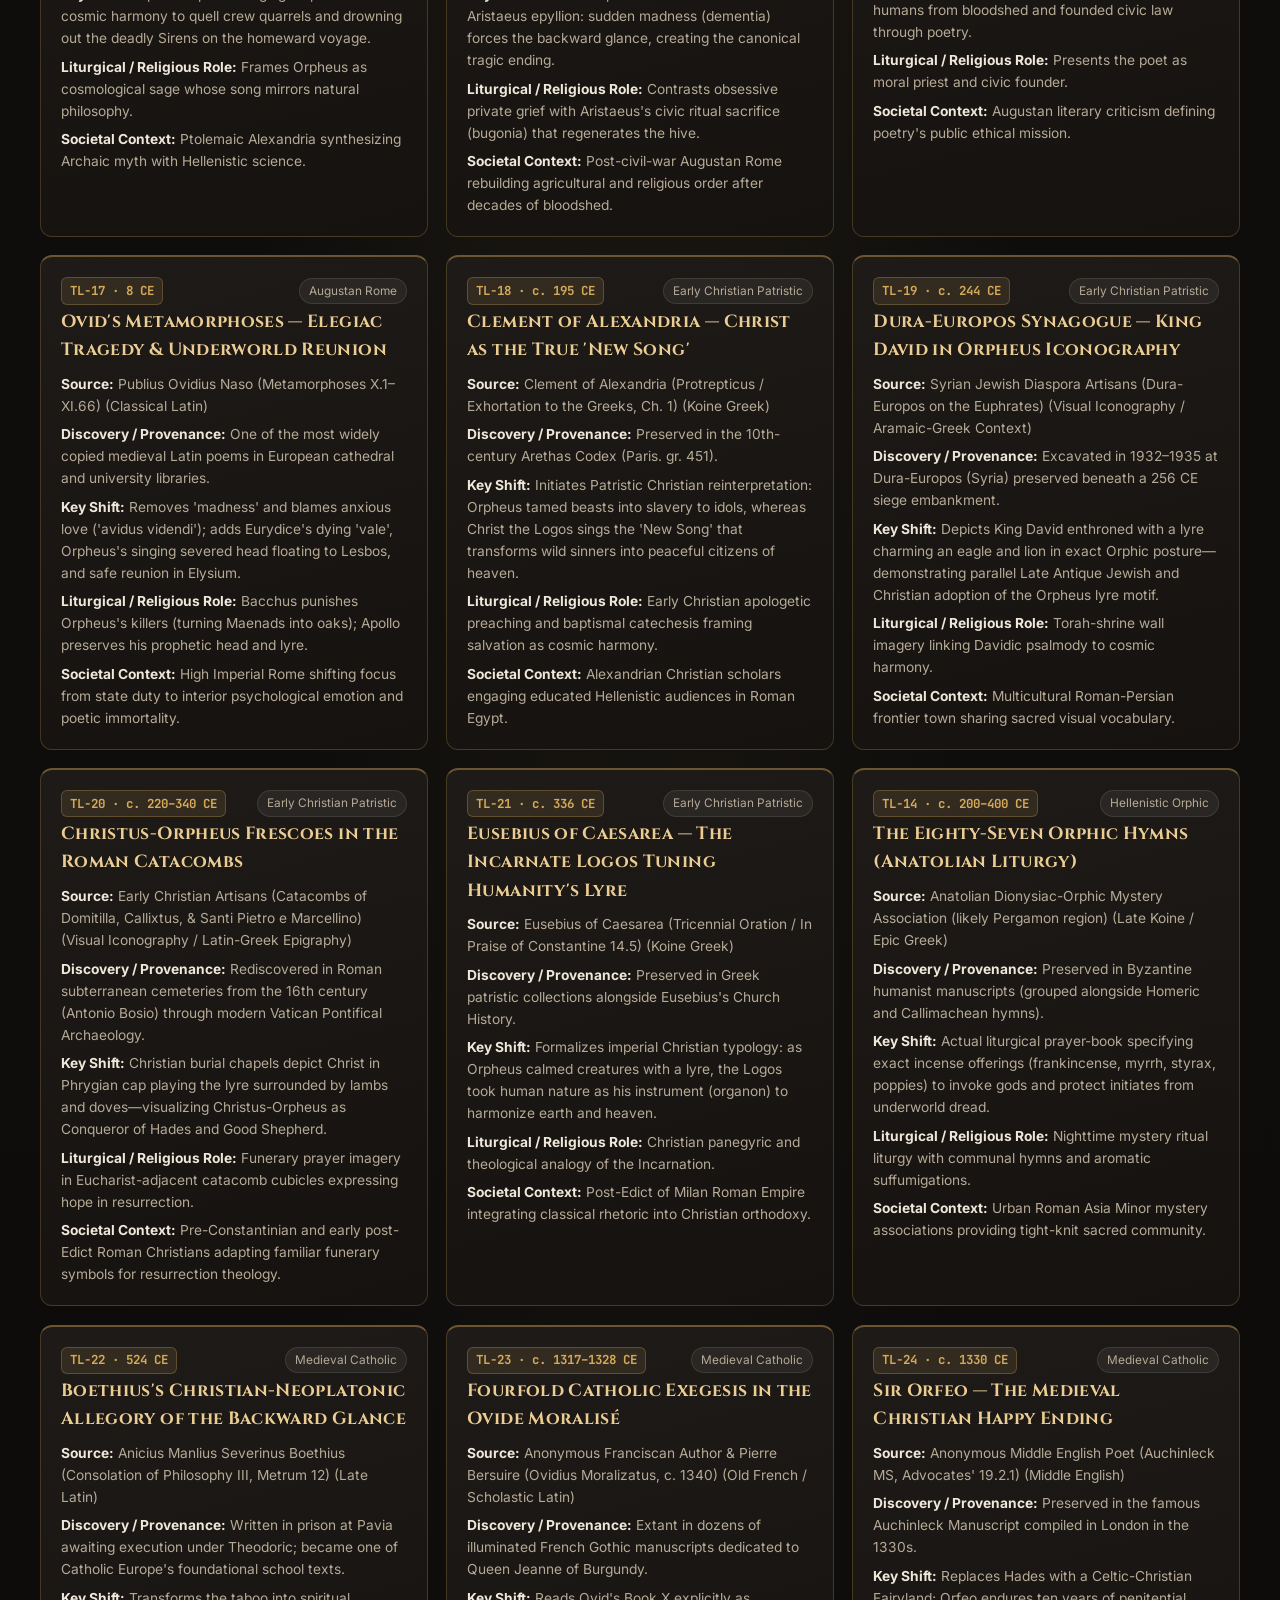
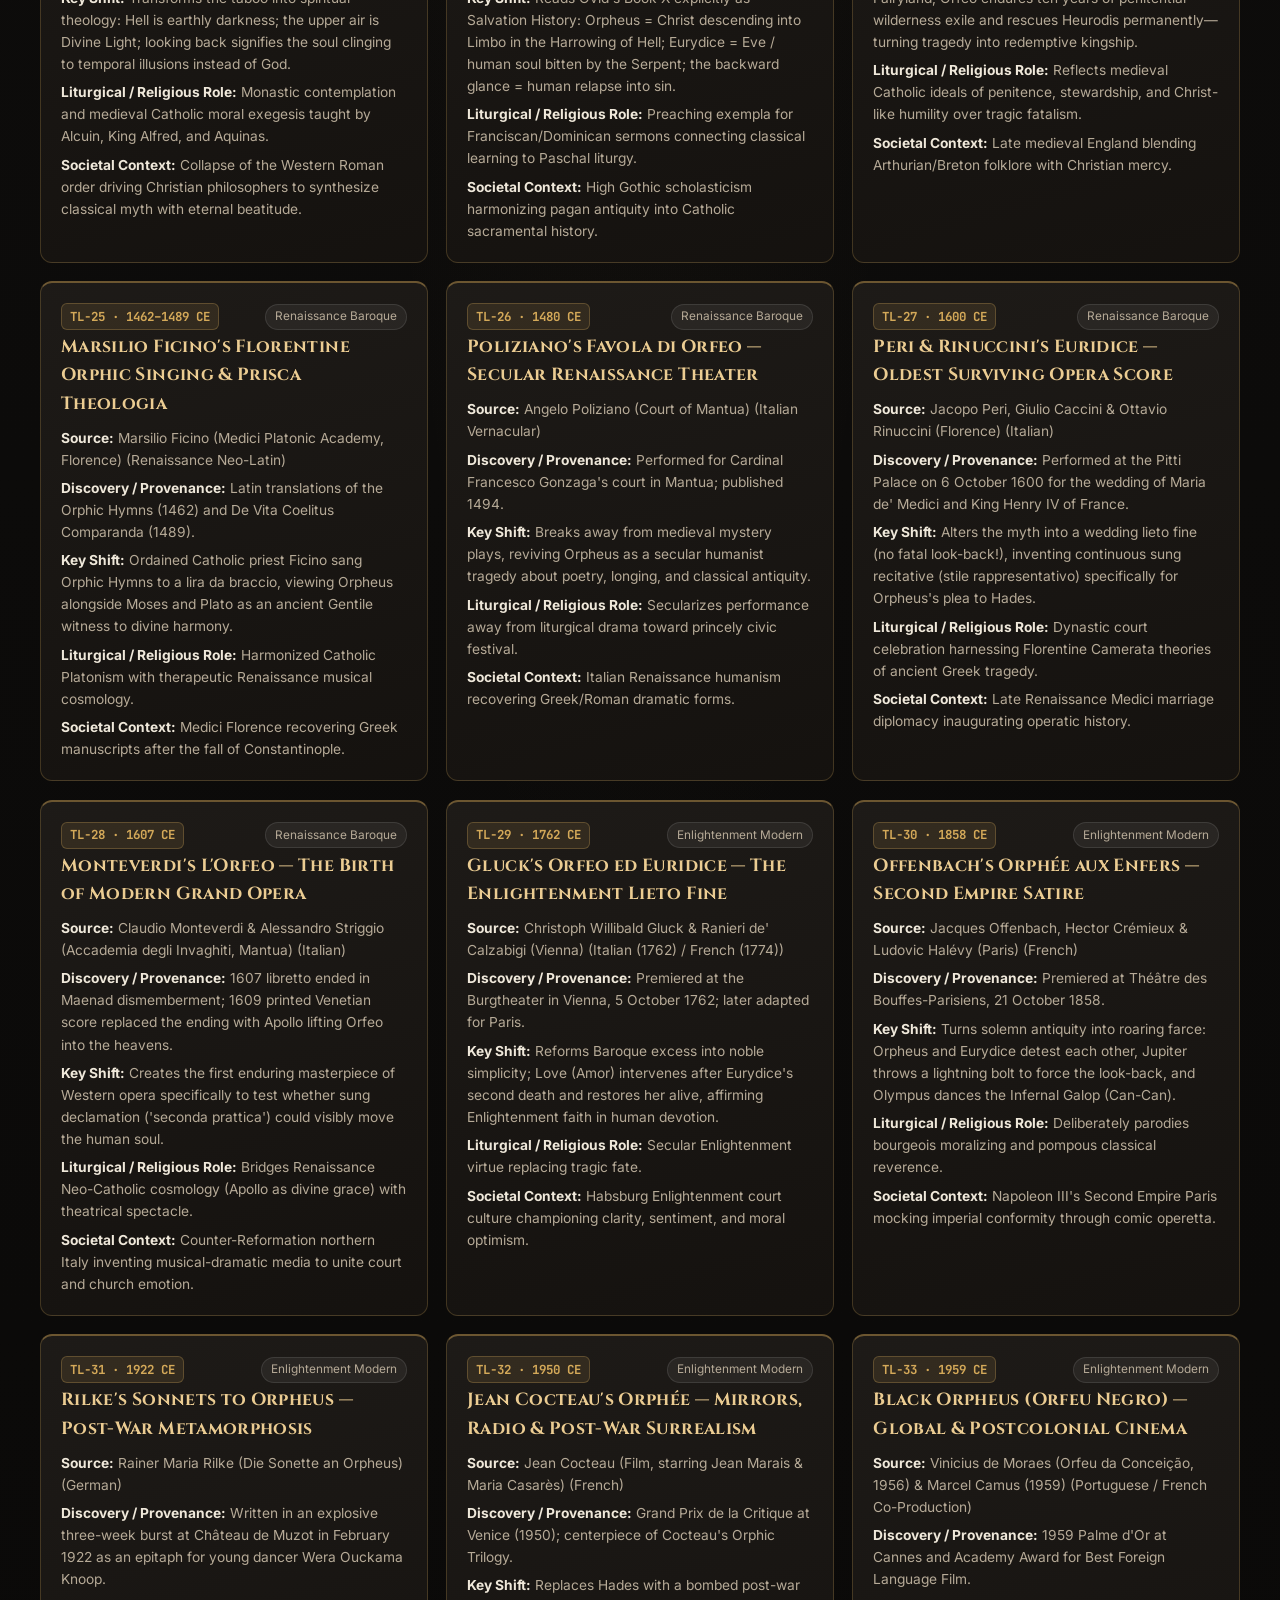
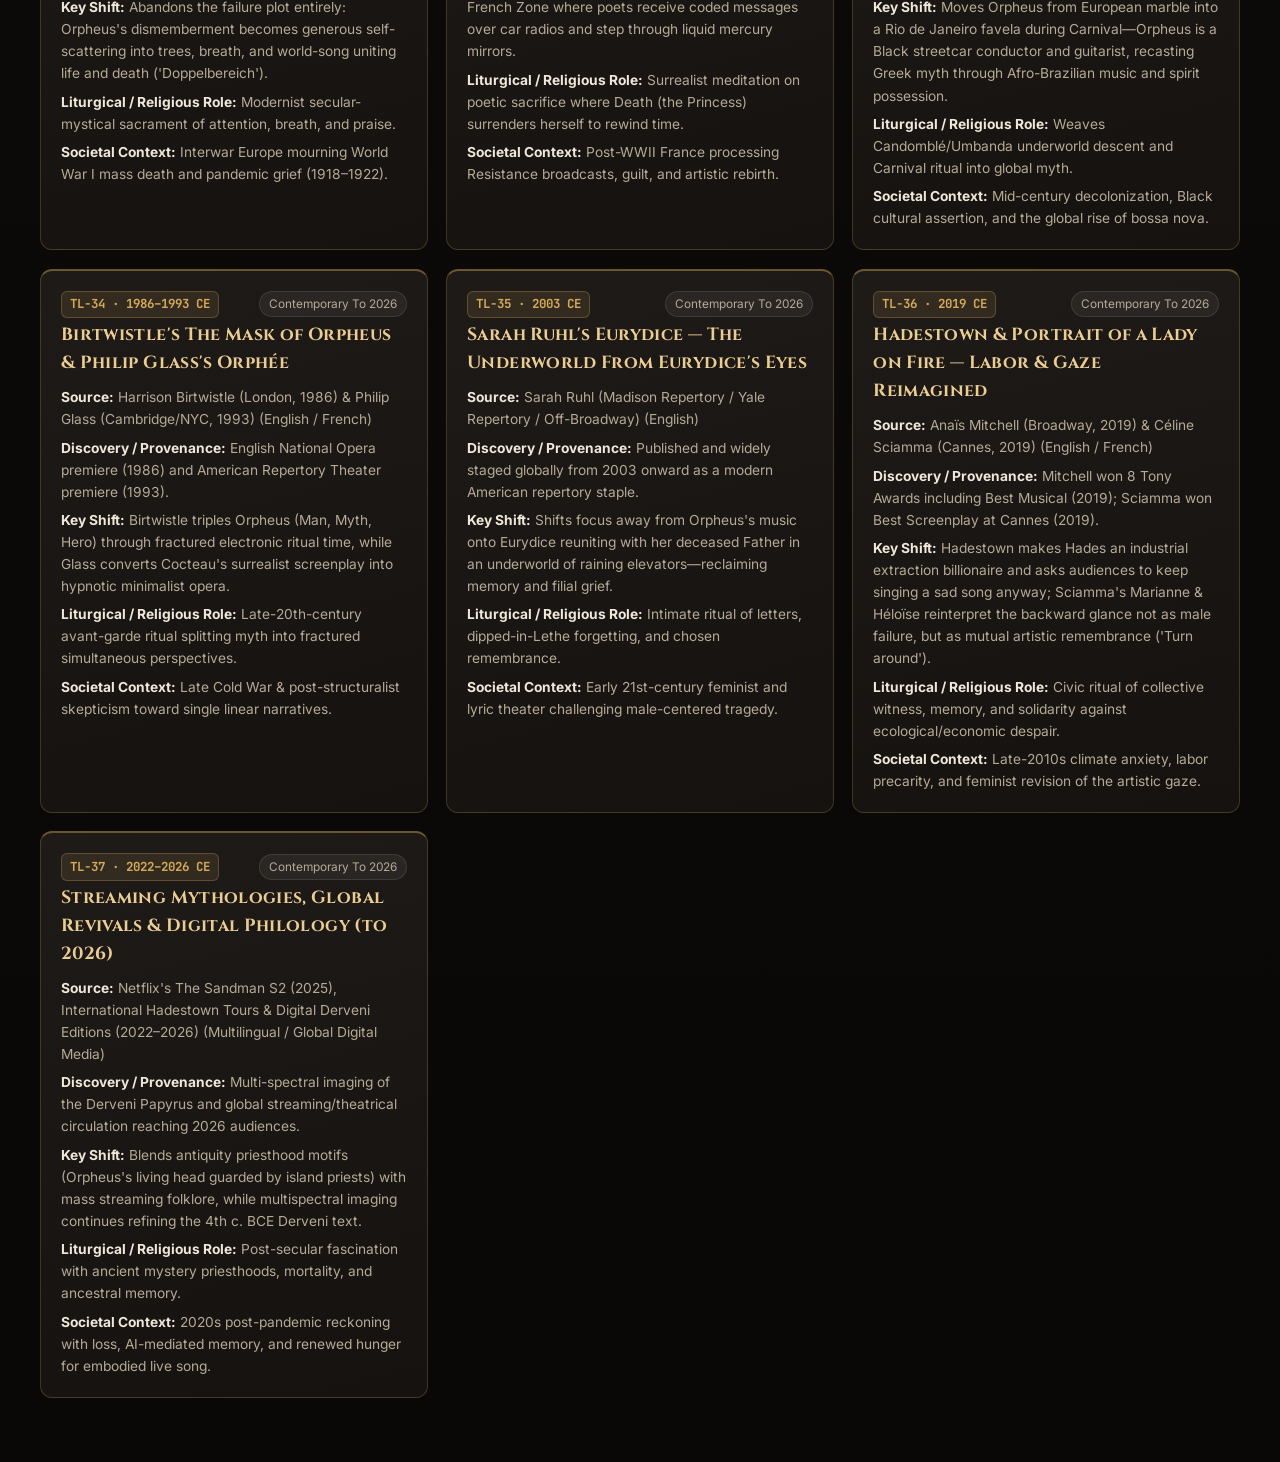
==== commit 5e6fc7d7: "Add 104-generation DAG atomizer, animated Orpheus auto-RPG, and UI fixes" ====
--- a/springboot-app/src/main/resources/static/index.html
+++ b/springboot-app/src/main/resources/static/index.html
@@ -32,13 +32,16 @@
         <p class="hero-sub">Archaeological discoveries, multi-system Greek &amp; Latin transliterations, Catholic &amp; liturgical narratives, global anthropology (Motif C331), and societal revivals.</p>
       </div>
       <div class="control-row">
-        <button type="button" class="btn btn-primary" data-goto="katabasis">Launch Go Katabasis</button>
+        <button type="button" class="btn btn-primary" data-goto="rpg">Play Orpheus RPG</button>
+        <button type="button" class="btn" data-goto="lineage">104-Gen Atomizer</button>
+        <button type="button" class="btn" data-goto="katabasis">Go Katabasis</button>
         <button type="button" class="btn" data-goto="transliteration">Transliterate Live</button>
       </div>
     </header>
 
     <section class="stats-strip" aria-label="Corpus Summary">
       <div class="stat-box"><div class="stat-label">Timeline Milestones</div><div id="stat-timeline" class="stat-val">0</div></div>
+      <div class="stat-box"><div class="stat-label">Human Generations</div><div id="stat-generations" class="stat-val">104</div></div>
       <div class="stat-box"><div class="stat-label">Primary Passages</div><div id="stat-passages" class="stat-val">0</div></div>
       <div class="stat-box"><div class="stat-label">Liturgical / Catholic</div><div id="stat-liturgical" class="stat-val">0</div></div>
       <div class="stat-box"><div class="stat-label">Motif C331 Cultures</div><div id="stat-anthro" class="stat-val">0</div></div>
@@ -47,6 +50,8 @@
 
     <nav class="nav-tabs" role="tablist" aria-label="Research Sections">
       <button type="button" class="nav-tab is-active" data-tab="timeline">Timeline &amp; Discovery</button>
+      <button type="button" class="nav-tab" data-tab="rpg">Orpheus Auto-RPG</button>
+      <button type="button" class="nav-tab" data-tab="lineage">104-Gen Atomizer</button>
       <button type="button" class="nav-tab" data-tab="transliteration">Transliteration Lab</button>
       <button type="button" class="nav-tab" data-tab="catholic-liturgy">Liturgy &amp; Catholic Canon</button>
       <button type="button" class="nav-tab" data-tab="anthropology">Anthropology (C331)</button>
@@ -76,6 +81,55 @@
         </div>
       </div>
       <div id="timeline-grid" class="cards-grid"></div>
+    </section>
+
+    <!-- 1B. 104-GENERATION ATOMIZER & DAG SEVERANCE -->
+    <section id="panel-lineage" class="panel">
+      <div class="control-card">
+        <div class="control-row" style="justify-content:space-between;margin-bottom:0.7rem;">
+          <div>
+            <strong style="color:var(--amber);">104-Generation Dual-Atom Graph (565 BCE – 2026 CE · ~25 Years per Person)</strong>
+            <div style="font-size:0.84rem;color:var(--text-muted);margin-top:0.2rem;">
+              Inspect all 104 human links in the chain, verify when Eurydice (G-019) &amp; Virgil's backward glance (G-022) first enter, or sever conduits to test counterfactual survival to Person #104.
+            </div>
+          </div>
+          <button type="button" id="lineage-reset-btn" class="btn btn-subtle">Reset All 104 Links</button>
+        </div>
+
+        <div class="control-row" style="margin-bottom:0.75rem;">
+          <button type="button" class="btn btn-primary" data-lineage-preset="intact">Intact 104-Link Chain</button>
+          <button type="button" class="btn" data-lineage-preset="virgil">Drop Virgil (G-022)</button>
+          <button type="button" class="btn" data-lineage-preset="latin">Sever Western Monasteries</button>
+          <button type="button" class="btn" data-lineage-preset="capsules">Burn Living MSS · Capsules Only</button>
+          <button type="button" class="btn btn-subtle" data-lineage-preset="extinction">Total Extinction</button>
+        </div>
+
+        <div class="control-row" style="font-size:0.84rem;color:var(--text-muted);">
+          <label class="lineage-check"><input id="toggle-sever-latin" type="checkbox" /> Sever Western Monasteries (<code>latin_monastic</code>)</label>
+          <label class="lineage-check"><input id="toggle-sever-greek" type="checkbox" /> Sever Greek &amp; Byzantine (<code>greek_byzantine</code>)</label>
+          <label class="lineage-check"><input id="toggle-disable-capsules" type="checkbox" /> Disable Time-Capsule Excavations (1894–1985)</label>
+        </div>
+      </div>
+
+      <div id="lineage-outcome-banner" style="margin-bottom:1.15rem;"></div>
+
+      <div class="lineage-workspace">
+        <div class="control-card" style="margin-bottom:0;">
+          <div class="card-head" style="margin-bottom:0.75rem;">
+            <span class="id-tag">G-001 to G-104 Room</span>
+            <div class="lineage-legend">
+              <span class="pill stream-dot-hellenic_archaic">Archaic/Greek</span>
+              <span class="pill stream-dot-latin_monastic">Latin Monastic</span>
+              <span class="pill stream-dot-greek_byzantine">Byzantine</span>
+              <span class="pill stream-dot-vernacular_stage">Stage/Print</span>
+              <span class="pill">&#9670; Time Capsule</span>
+            </div>
+          </div>
+          <div id="lineage-grid" class="lineage-mosaic"></div>
+        </div>
+
+        <aside id="lineage-inspector" class="card" aria-live="polite"></aside>
+      </div>
     </section>
 
     <!-- 2. TRANSLITERATION LAB -->
@@ -112,10 +166,11 @@
       </div>
       <div id="liturgical-grid" class="cards-grid" style="margin-bottom:1.5rem;"></div>
       <div class="control-card">
-        <div class="control-row" style="justify-content:space-between;margin-bottom:0.85rem;">
+        <div class="control-row" style="justify-content:space-between;margin-bottom:0.75rem;">
           <h2 style="margin:0;font-size:1.1rem;color:var(--amber);">Scholarly Research Monographs</h2>
           <select id="monograph-select"></select>
         </div>
+        <div id="monograph-pills" class="monograph-pills"></div>
         <div id="monograph-reader" class="prose-box"></div>
       </div>
     </section>
@@ -148,6 +203,86 @@
       </div>
     </section>
 
+    <!-- 6B. ANIMATED AUTOMATED ORPHEUS RPG -->
+    <section id="panel-rpg" class="panel">
+      <div class="control-card">
+        <div class="control-row" style="justify-content:space-between;margin-bottom:0.75rem;">
+          <div>
+            <strong style="color:var(--amber);">Orpheus: 7-Act Animated Auto-RPG (Go 1.26 + HTML5 Canvas + Web Audio Lyre)</strong>
+            <div style="font-size:0.84rem;color:var(--text-muted);margin-top:0.2rem;">
+              Watch Orpheus automatically play from the Argo (565 BCE) to Constellation Lyra (2026 CE), strum ancient modal hymns live, or take control at Step 11/12.
+            </div>
+          </div>
+          <div class="control-row">
+            <button type="button" id="rpg-audio-btn" class="btn btn-subtle">Lyre Audio: OFF</button>
+          </div>
+        </div>
+
+        <div class="control-row" style="margin-bottom:0.8rem;">
+          <label>Doctrine:
+            <select id="rpg-doctrine-select">
+              <option value="canonical_tragic">Canonical Tragic (Virgil &amp; Ovid)</option>
+              <option value="archaic_redemptive">Archaic Redemptive (Euripides &amp; Sir Orfeo)</option>
+              <option value="consensual_memory">Consensual Memory (Sciamma 2019)</option>
+              <option value="manual_choice">Interactive Fate (Pause at Step 11/12)</option>
+            </select>
+          </label>
+          <button type="button" id="rpg-play-btn" class="btn btn-primary">Pause Quest</button>
+          <button type="button" id="rpg-step-btn" class="btn">Step Turn</button>
+          <button type="button" id="rpg-restart-btn" class="btn btn-subtle">Restart</button>
+          <label>Speed:
+            <select id="rpg-speed-select">
+              <option value="1">1x</option>
+              <option value="2">2x</option>
+              <option value="4">4x</option>
+            </select>
+          </label>
+          <label class="lineage-check"><input id="rpg-loop-checkbox" type="checkbox" checked /> Auto-Loop</label>
+        </div>
+
+        <div id="rpg-act-stepper" class="rpg-act-stepper"></div>
+      </div>
+
+      <div class="rpg-stage-wrap">
+        <canvas id="rpg-canvas" width="920" height="420"></canvas>
+      </div>
+
+      <div id="rpg-choice-banner" class="rpg-choice-banner" style="display:none;">
+        <div>
+          <strong style="color:var(--amber);">MOTIF C331 THRESHOLD CRISIS (STEP 11/12):</strong>
+          <span style="font-size:0.88rem;color:var(--text-muted);">Daylight shines three paces ahead, yet Eurydice's footsteps fall silent behind you. Do you turn around?</span>
+        </div>
+        <div class="control-row">
+          <button type="button" id="rpg-choice-faithful" class="btn btn-primary">Keep Eyes Ahead (Faithful Ascent)</button>
+          <button type="button" id="rpg-choice-lookback" class="btn">Look Back at Eurydice (Respexit)</button>
+        </div>
+      </div>
+
+      <div class="control-card" style="margin-bottom:1.15rem;">
+        <div class="control-row" style="justify-content:space-between;">
+          <span style="font-size:0.85rem;color:var(--text-muted);"><strong style="color:var(--amber);">Interactive Kithara Hymns:</strong> Cast any modal chord live to sculpt scene energy &amp; stats:</span>
+          <div class="control-row">
+            <button type="button" class="btn" data-rpg-hymn="dorian">Dorian Sea-Calm</button>
+            <button type="button" class="btn" data-rpg-hymn="aeolian">Aeolian Nature-Charm</button>
+            <button type="button" class="btn" data-rpg-hymn="phrygian">Phrygian Lament</button>
+            <button type="button" class="btn" data-rpg-hymn="mnemosyne">Hymn of Mnemosyne (-Pothos)</button>
+          </div>
+        </div>
+      </div>
+
+      <div class="rpg-hud-grid">
+        <article id="rpg-character-sheet" class="card"></article>
+        <div class="card">
+          <div class="card-head">
+            <span class="id-tag">Battle &amp; Verse Log</span>
+            <span class="pill">Autonomous Director</span>
+          </div>
+          <h3>Hero Chronicle</h3>
+          <div id="rpg-log-feed" class="rpg-log-feed"></div>
+        </div>
+      </div>
+    </section>
+
     <!-- 7. TELEMETRY & GOOGLE DRIVE SUITE -->
     <section id="panel-telemetry" class="panel">
       <div id="telemetry-cards" class="cards-grid" style="margin-bottom:1.4rem;"></div>
@@ -159,6 +294,7 @@
   </div>
 
   <script src="./corpus-bundle.js"></script>
+  <script src="./orpheus-rpg.js"></script>
   <script src="./app.js"></script>
 </body>
 </html>
--- a/springboot-app/src/main/resources/static/styles.css
+++ b/springboot-app/src/main/resources/static/styles.css
@@ -133,7 +133,7 @@
 
 .stats-strip {
   display: grid;
-  grid-template-columns: repeat(5, minmax(0, 1fr));
+  grid-template-columns: repeat(6, minmax(0, 1fr));
   gap: 0.9rem;
   margin-bottom: 1.35rem;
 }
@@ -468,6 +468,193 @@
   color: var(--amber);
 }
 
+.prose-box code {
+  font-family: var(--font-mono);
+  font-size: 0.84em;
+  padding: 0.1rem 0.35rem;
+  border-radius: 4px;
+  background: rgba(212, 169, 89, 0.12);
+  color: var(--amber);
+}
+
+.prose-box blockquote {
+  margin: 0.85rem 0;
+  padding: 0.65rem 1rem;
+  border-left: 3px solid var(--gold);
+  background: rgba(212, 169, 89, 0.08);
+  color: var(--amber);
+  font-style: italic;
+}
+
+.prose-box hr {
+  border: 0;
+  border-top: 1px solid var(--border);
+  margin: 1.1rem 0;
+}
+
+.monograph-pills {
+  display: flex;
+  flex-wrap: wrap;
+  gap: 0.45rem;
+  margin-bottom: 0.9rem;
+}
+
+.monograph-pill {
+  padding: 0.36rem 0.72rem;
+  border-radius: 999px;
+  border: 1px solid var(--border);
+  background: rgba(255, 255, 255, 0.04);
+  color: var(--text-muted);
+  font-size: 0.78rem;
+  font-weight: 600;
+  cursor: pointer;
+}
+
+.monograph-pill:hover {
+  color: var(--amber);
+  border-color: var(--border-strong);
+}
+
+.monograph-pill.is-active {
+  color: #110f0d;
+  background: var(--gold);
+  border-color: var(--amber);
+}
+
+.lineage-check {
+  display: inline-flex;
+  align-items: center;
+  gap: 0.45rem;
+  cursor: pointer;
+}
+
+.lineage-legend {
+  display: flex;
+  flex-wrap: wrap;
+  gap: 0.35rem;
+}
+
+.stream-dot-hellenic_archaic { border-color: rgba(212, 169, 89, 0.55); color: var(--amber); }
+.stream-dot-latin_monastic { border-color: rgba(194, 87, 77, 0.55); color: #ea9c95; }
+.stream-dot-greek_byzantine { border-color: rgba(122, 158, 194, 0.55); color: #a7c6e4; }
+.stream-dot-vernacular_stage { border-color: rgba(115, 166, 129, 0.55); color: #a4d2b0; }
+
+.lineage-workspace {
+  display: grid;
+  grid-template-columns: minmax(0, 1.45fr) minmax(300px, 1fr);
+  gap: 1.15rem;
+  align-items: start;
+}
+
+.lineage-mosaic {
+  display: grid;
+  grid-template-columns: repeat(auto-fill, minmax(66px, 1fr));
+  gap: 0.42rem;
+}
+
+.gen-cell {
+  display: flex;
+  flex-direction: column;
+  align-items: flex-start;
+  gap: 0.12rem;
+  padding: 0.42rem 0.48rem;
+  border-radius: 8px;
+  border: 1px solid var(--border);
+  background: var(--bg-card);
+  color: var(--text);
+  font-family: var(--font-mono);
+  font-size: 0.72rem;
+  line-height: 1.2;
+  cursor: pointer;
+  transition: transform 0.12s ease, border-color 0.12s ease, opacity 0.12s ease;
+}
+
+.gen-cell:hover {
+  transform: translateY(-1px);
+  border-color: var(--amber);
+}
+
+.gen-cell.stream-hellenic_archaic { border-left: 3px solid var(--gold); }
+.gen-cell.stream-latin_monastic { border-left: 3px solid var(--crimson); }
+.gen-cell.stream-greek_byzantine { border-left: 3px solid var(--azure); }
+.gen-cell.stream-vernacular_stage { border-left: 3px solid var(--sage); }
+.gen-cell.stream-global_digital { border-left: 3px solid var(--amber); }
+
+.gen-cell.is-dark {
+  opacity: 0.36;
+  border-style: dashed;
+}
+
+.gen-cell.is-severed {
+  opacity: 1;
+  background: rgba(194, 87, 77, 0.22);
+  border-color: var(--crimson);
+}
+
+.gen-cell.is-severed .gen-id {
+  text-decoration: line-through;
+  color: #f3a8a0;
+}
+
+.gen-cell.is-capsule {
+  border-top: 2px solid var(--azure);
+}
+
+.gen-cell.is-selected {
+  outline: 2px solid var(--amber);
+  outline-offset: 1px;
+  background: rgba(212, 169, 89, 0.16);
+}
+
+.gen-id {
+  font-weight: 700;
+  color: var(--amber);
+}
+
+.gen-year {
+  font-size: 0.64rem;
+  color: var(--text-muted);
+}
+
+.mytheme-grid {
+  display: grid;
+  grid-template-columns: repeat(2, minmax(0, 1fr));
+  gap: 0.42rem;
+}
+
+.mytheme-chip {
+  display: flex;
+  justify-content: space-between;
+  align-items: center;
+  gap: 0.45rem;
+  padding: 0.42rem 0.58rem;
+  border-radius: 7px;
+  font-size: 0.78rem;
+  border: 1px solid rgba(255, 255, 255, 0.08);
+  background: rgba(0, 0, 0, 0.25);
+}
+
+.mytheme-chip.state-pos {
+  border-color: rgba(115, 166, 129, 0.5);
+  color: #b7e2c1;
+}
+
+.mytheme-chip.state-neg {
+  border-color: rgba(212, 169, 89, 0.55);
+  color: var(--amber);
+}
+
+.mytheme-chip.state-zero {
+  color: var(--text-muted);
+}
+
+.mytheme-chip.state-extinct {
+  border-color: rgba(194, 87, 77, 0.6);
+  background: rgba(194, 87, 77, 0.15);
+  color: #f2aba4;
+  text-decoration: line-through;
+}
+
 .event-feed {
   display: grid;
   gap: 0.55rem;
@@ -496,9 +683,120 @@
   background: rgba(115, 166, 129, 0.12);
 }
 
+.rpg-act-stepper {
+  display: grid;
+  grid-template-columns: repeat(7, minmax(0, 1fr));
+  gap: 0.42rem;
+}
+
+.rpg-act-pill {
+  display: flex;
+  flex-direction: column;
+  align-items: center;
+  gap: 0.12rem;
+  padding: 0.42rem 0.35rem;
+  border-radius: 8px;
+  border: 1px solid var(--border);
+  background: rgba(255, 255, 255, 0.03);
+  color: var(--text-muted);
+  font-family: var(--font-display);
+  font-size: 0.82rem;
+  font-weight: 700;
+  cursor: pointer;
+}
+
+.rpg-act-pill small {
+  font-family: var(--font-mono);
+  font-size: 0.62rem;
+  font-weight: 500;
+}
+
+.rpg-act-pill.is-done {
+  border-color: rgba(115, 166, 129, 0.55);
+  color: #a9d9b4;
+}
+
+.rpg-act-pill.is-active {
+  background: rgba(212, 169, 89, 0.2);
+  border-color: var(--amber);
+  color: var(--amber);
+}
+
+.rpg-stage-wrap {
+  margin-bottom: 1.15rem;
+}
+
+#rpg-canvas {
+  width: 100%;
+  height: auto;
+  display: block;
+  border-radius: var(--radius);
+  border: 1px solid var(--border-strong);
+  box-shadow: var(--shadow);
+  background: #0a0908;
+}
+
+.rpg-choice-banner {
+  display: flex;
+  flex-wrap: wrap;
+  align-items: center;
+  justify-content: space-between;
+  gap: 0.85rem;
+  padding: 1rem 1.2rem;
+  margin-bottom: 1.15rem;
+  border-radius: var(--radius);
+  border: 1px solid rgba(194, 87, 77, 0.75);
+  background: linear-gradient(135deg, rgba(194, 87, 77, 0.16), rgba(30, 22, 16, 0.96));
+}
+
+.rpg-hud-grid {
+  display: grid;
+  grid-template-columns: repeat(2, minmax(0, 1fr));
+  gap: 1.15rem;
+}
+
+.rpg-stat-track {
+  height: 7px;
+  border-radius: 999px;
+  background: rgba(255, 255, 255, 0.08);
+  overflow: hidden;
+  margin-top: 0.2rem;
+}
+
+.rpg-stat-fill {
+  height: 100%;
+  border-radius: 999px;
+  transition: width 0.28s ease;
+}
+
+.rpg-relic-grid {
+  display: flex;
+  flex-wrap: wrap;
+  gap: 0.35rem;
+}
+
+.rpg-log-feed {
+  display: grid;
+  gap: 0.45rem;
+  max-height: 290px;
+  overflow-y: auto;
+  padding-right: 0.2rem;
+}
+
+@media (max-width: 1080px) {
+  .stats-strip {
+    grid-template-columns: repeat(3, minmax(0, 1fr));
+  }
+}
+
 @media (max-width: 960px) {
-  .stats-strip {
-    grid-template-columns: repeat(auto-fit, minmax(165px, 1fr));
+  .lineage-workspace,
+  .rpg-hud-grid {
+    grid-template-columns: 1fr;
+  }
+
+  .rpg-act-stepper {
+    grid-template-columns: repeat(4, minmax(0, 1fr));
   }
 }
 
@@ -510,11 +808,16 @@
 }
 
 @media (max-width: 680px) {
+  .stats-strip {
+    grid-template-columns: repeat(2, minmax(0, 1fr));
+  }
+
   .cards-grid {
     grid-template-columns: 1fr;
   }
 
-  .era-dist-grid {
+  .era-dist-grid,
+  .mytheme-grid {
     grid-template-columns: 1fr;
   }
 }
